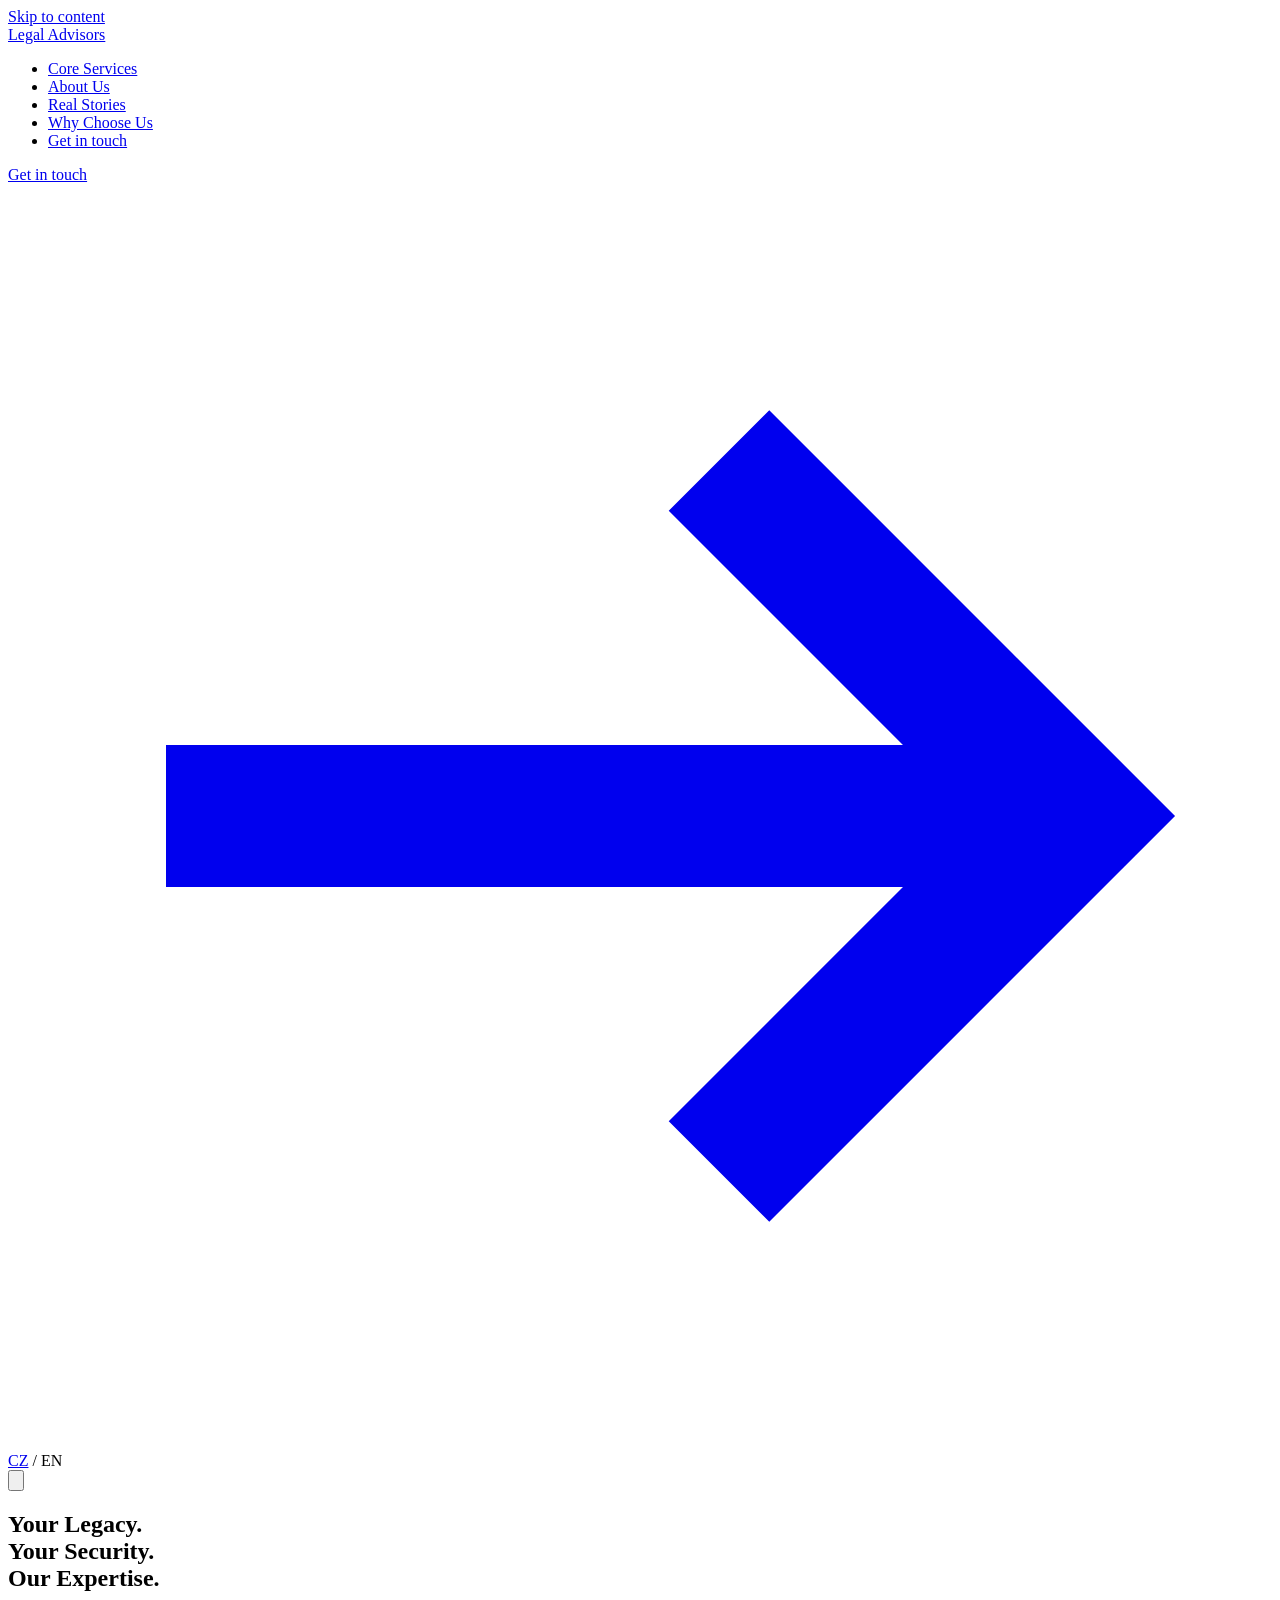
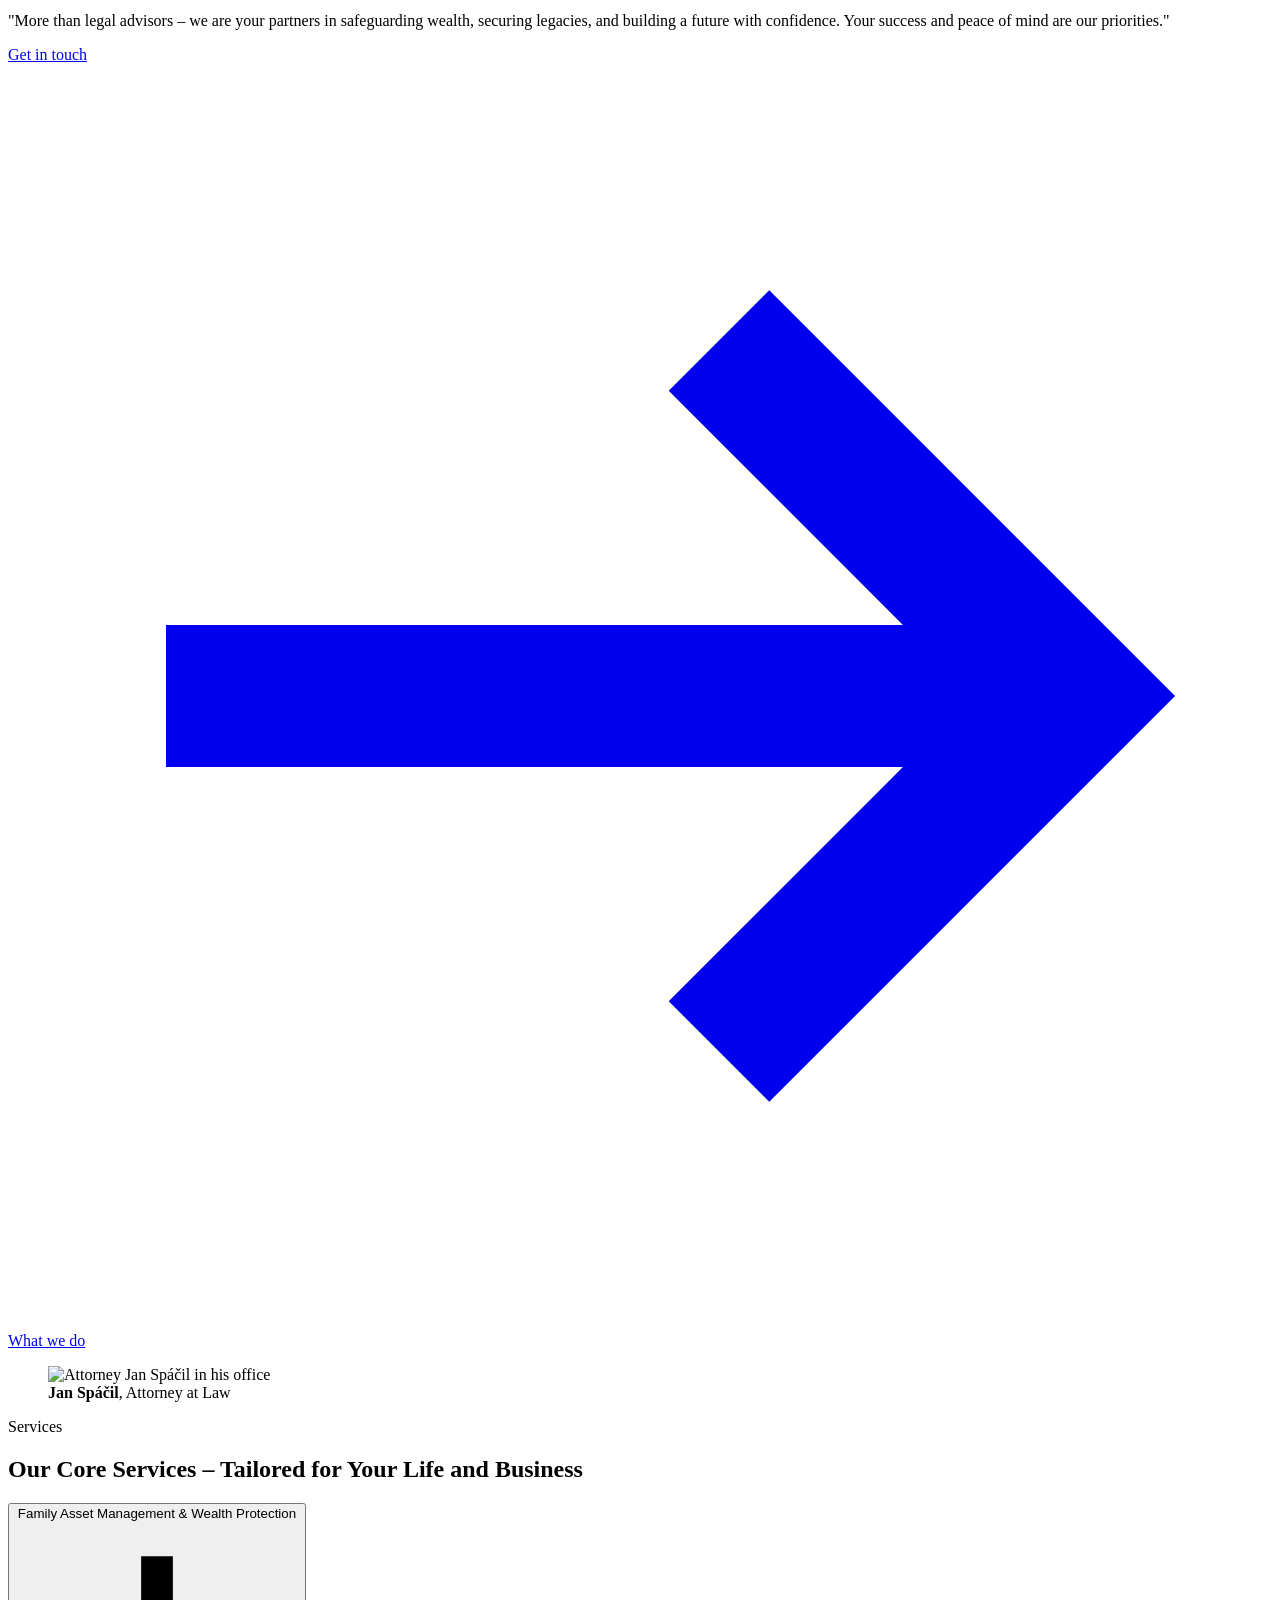
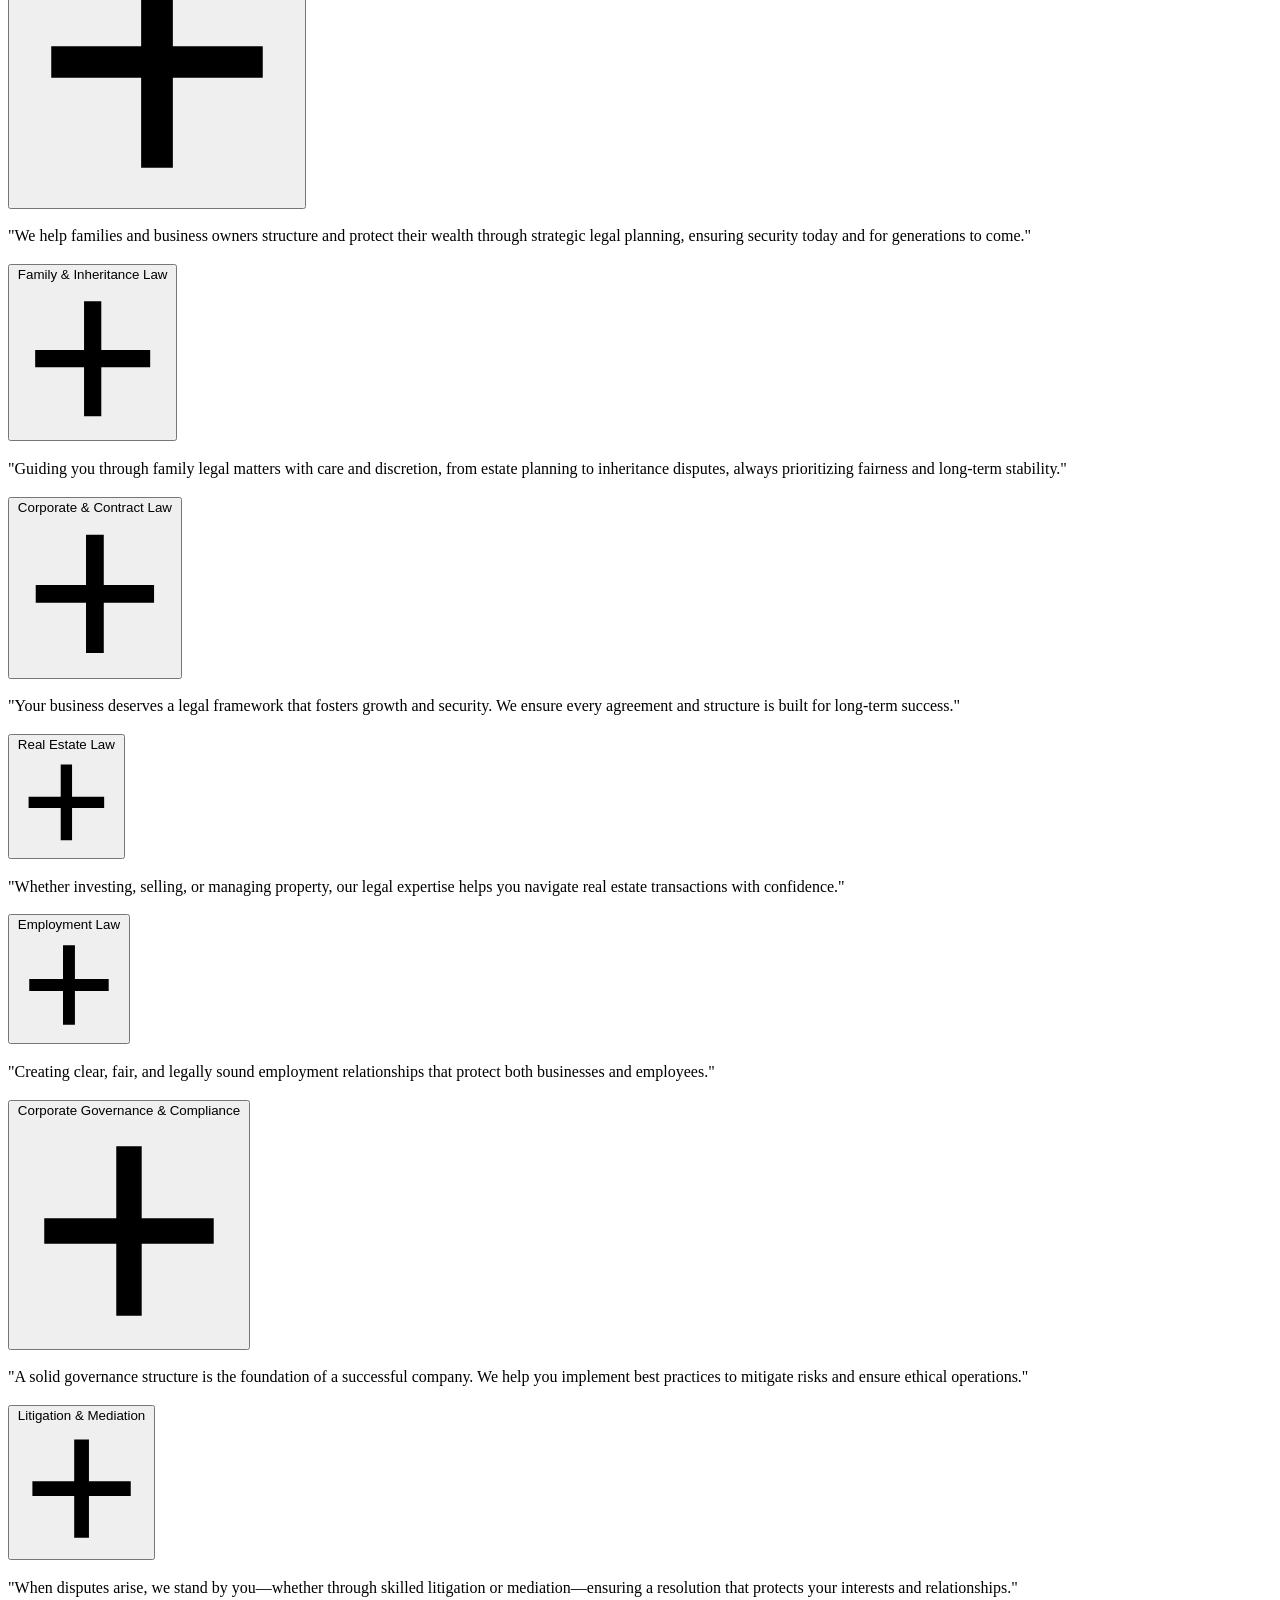
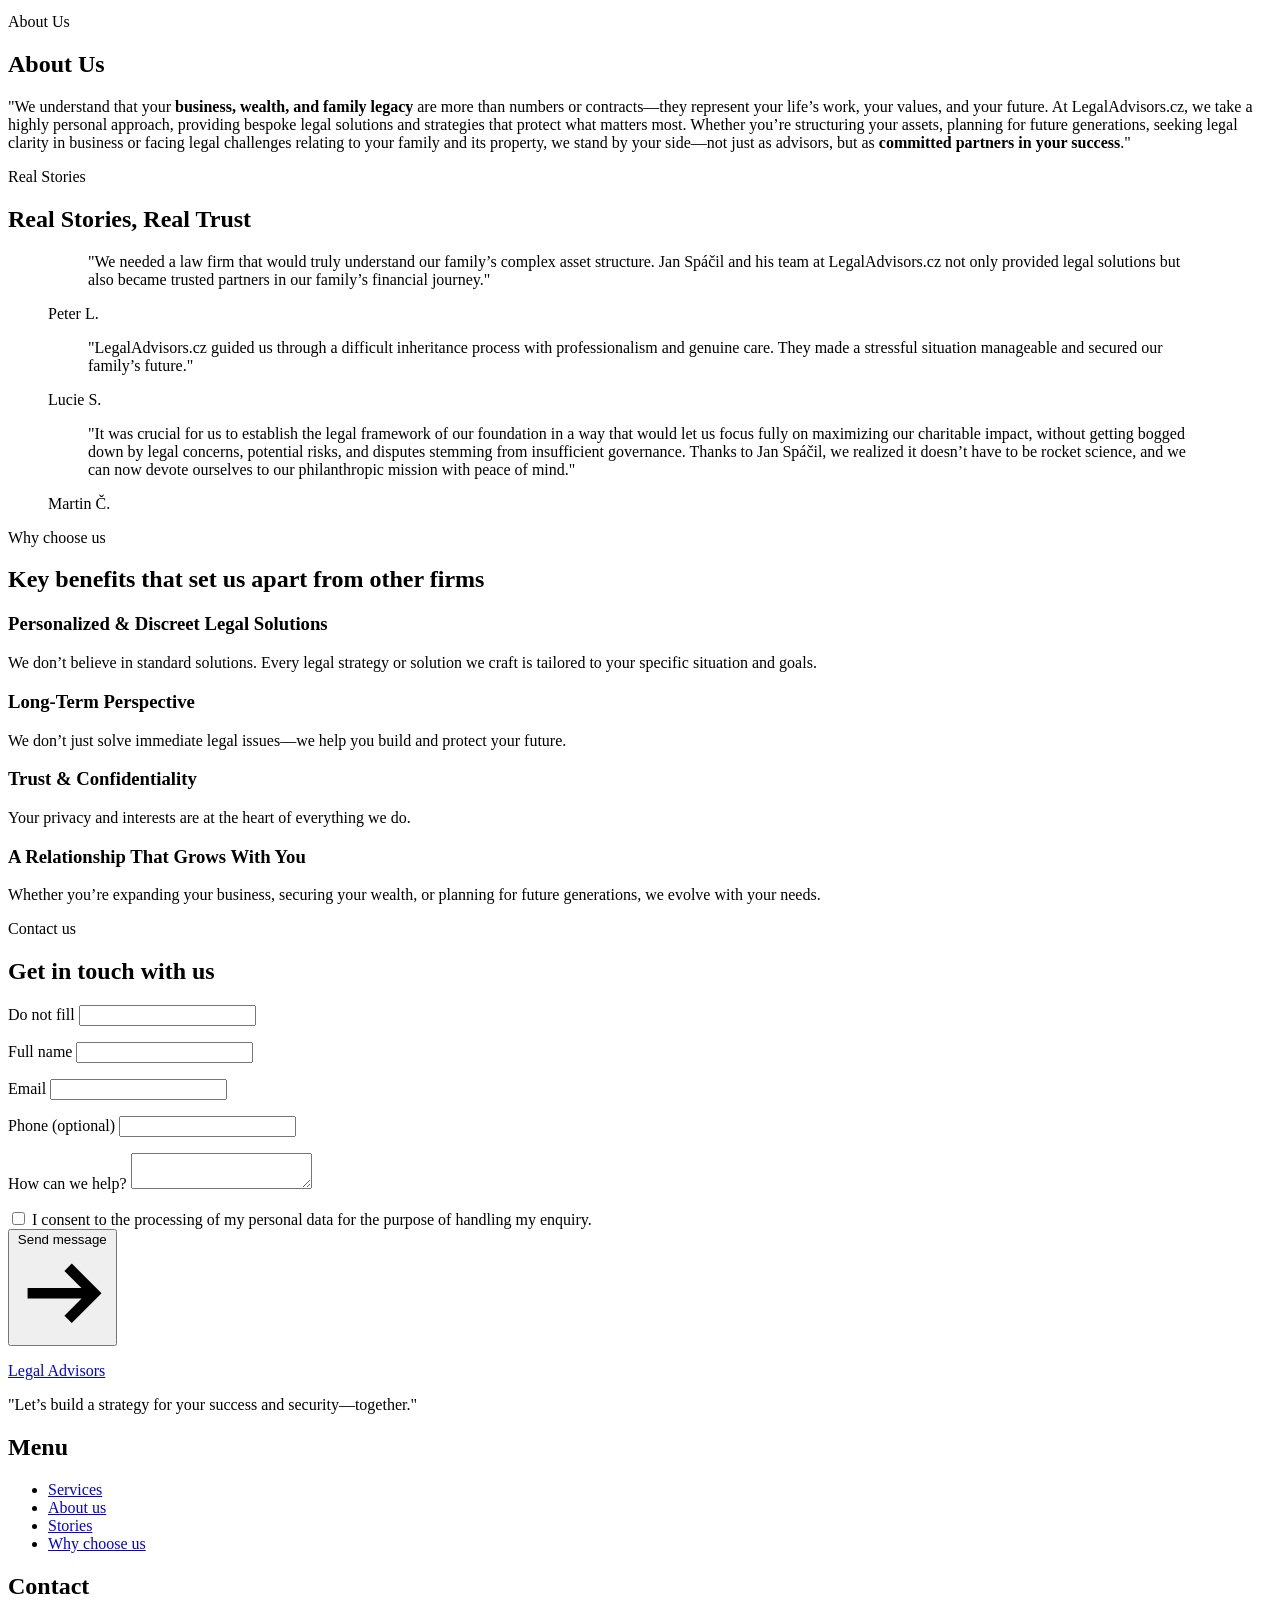
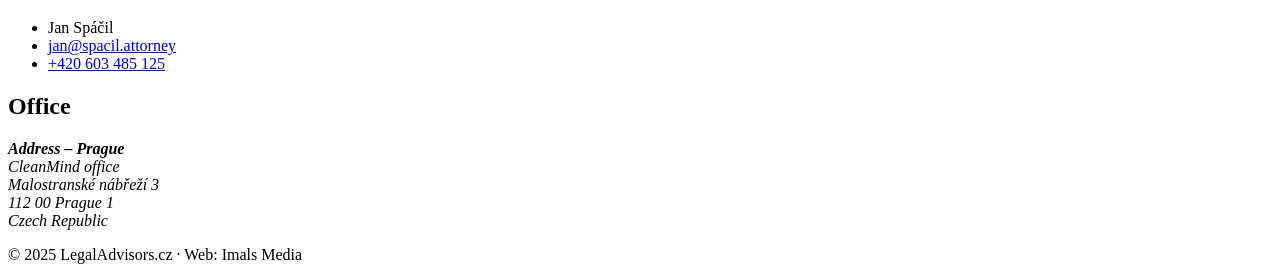
==== index.html @ feeb6aae "Add files via upload" ====
<!DOCTYPE html>
<html lang="en">
<head>
  <meta charset="UTF-8">
  <meta name="viewport" content="width=device-width, initial-scale=1">
  <title>LegalAdvisors.cz | Legal services for families, businesses and investors</title>
  <meta name="description" content="LegalAdvisors.cz — Partnering with businesses, investors, and families to navigate complex legal matters with confidence and clarity.">
  <link rel="canonical" href="https://legaladvisors.cz/">
  <link rel="alternate" hreflang="cs" href="https://legaladvisors.cz/cz/">
  <link rel="alternate" hreflang="en" href="https://legaladvisors.cz/">
  <link rel="alternate" hreflang="x-default" href="https://legaladvisors.cz/">
  <meta property="og:type" content="website">
  <meta property="og:url" content="https://legaladvisors.cz/">
  <meta property="og:title" content="LegalAdvisors.cz">
  <meta property="og:description" content="Your Legacy. Your Security. Our Expertise.">
  <meta property="og:image" content="https://legaladvisors.cz/assets/img/og.png">
  <meta name="twitter:card" content="summary_large_image">
  <link rel="icon" href="/assets/img/favicon.svg" type="image/svg+xml">
  <link rel="preload" href="/assets/fonts/newsreader-latin-ext-wght-normal.woff2" as="font" type="font/woff2" crossorigin>
  <link rel="preload" href="/assets/fonts/inter-latin-ext-wght-normal.woff2" as="font" type="font/woff2" crossorigin>
  <link rel="stylesheet" href="/assets/css/style.css">
  <script type="application/ld+json">
  {
    "@context": "https://schema.org",
    "@type": "LegalService",
    "name": "LegalAdvisors.cz",
    "url": "https://legaladvisors.cz/",
    "email": "jan@spacil.attorney",
    "telephone": "+420603485125",
    "founder": { "@type": "Person", "name": "Jan Spáčil" },
    "address": {
      "@type": "PostalAddress",
      "streetAddress": "Malostranské nábřeží 3",
      "postalCode": "112 00",
      "addressLocality": "Praha 1",
      "addressCountry": "CZ"
    },
    "areaServed": "CZ"
  }
  </script>
</head>
<body>
  <a class="skip-link" href="#main">Skip to content</a>

  <header class="site-header">
    <div class="container header-inner">
      <a class="logo" href="/">Legal Advisors</a>
      <nav class="site-nav" id="site-nav" aria-label="Main navigation">
        <ul>
          <li><a href="#services">Core Services</a></li>
          <li><a href="#about">About Us</a></li>
          <li><a href="#stories">Real Stories</a></li>
          <li><a href="#why-us">Why Choose Us</a></li>
          <li><a href="#contact">Get in touch</a></li>
        </ul>
      </nav>
      <a class="btn btn-primary header-cta" href="#contact">
        <span class="btn-label">Get in touch</span>
        <span class="btn-icon" aria-hidden="true">
          <svg viewBox="0 0 16 16" fill="none" stroke="currentColor" stroke-width="1.8"><path d="M2 8h11M9 3.5 13.5 8 9 12.5"/></svg>
        </span>
      </a>
      <nav class="lang-switch" aria-label="Language selection">
        <a href="/cz/" hreflang="cs" lang="cs" data-lang-link>CZ</a>
        <span class="sep" aria-hidden="true">/</span>
        <span class="active" aria-current="true" lang="en">EN</span>
      </nav>
      <button class="nav-toggle" aria-expanded="false" aria-controls="site-nav" aria-label="Open menu">
        <svg viewBox="0 0 20 20" fill="none" stroke="currentColor" stroke-width="1.8" aria-hidden="true"><path d="M2 5h16M2 10h16M2 15h16"/></svg>
      </button>
    </div>
  </header>

  <main id="main">

    <section class="hero container">
      <div class="hero-card on-blue">
        <div>
          <h1 class="hero-title">Your Legacy.<br>Your Security.<br>Our Expertise.</h1>
          <p class="hero-quote">"More than legal advisors – we are your partners in safeguarding wealth, securing legacies, and building a future with confidence. Your success and peace of mind are our priorities."</p>
          <div class="hero-actions">
            <a class="btn btn-light" href="#contact">
              <span class="btn-label">Get in touch</span>
              <span class="btn-icon" aria-hidden="true">
                <svg viewBox="0 0 16 16" fill="none" stroke="currentColor" stroke-width="1.8"><path d="M2 8h11M9 3.5 13.5 8 9 12.5"/></svg>
              </span>
            </a>
            <a class="btn btn-ghost" href="#services">What we do</a>
          </div>
        </div>
        <figure class="hero-media">
          <img src="/assets/img/hero.png" alt="Attorney Jan Spáčil in his office" width="890" height="1100" fetchpriority="high">
          <figcaption class="hero-caption"><strong>Jan Spáčil</strong>, Attorney at Law</figcaption>
        </figure>
      </div>
    </section>

    <section class="section container" id="services">
      <div class="section-head reveal">
        <p class="section-label">Services</p>
        <h2 class="section-title">Our Core Services – Tailored for Your Life and Business</h2>
      </div>
      <div class="services-list reveal">
        <div class="service is-open">
          <h3><button class="service-trigger" aria-expanded="true" aria-controls="service-1">
            <span>Family Asset Management &amp; Wealth Protection</span>
            <span class="service-icon" aria-hidden="true"><svg viewBox="0 0 16 16" fill="none" stroke="currentColor" stroke-width="1.8"><path d="M8 2v12M2 8h12"/></svg></span>
          </button></h3>
          <div class="service-panel" id="service-1"><div>
            <p>"We help families and business owners structure and protect their wealth through strategic legal planning, ensuring security today and for generations to come."</p>
          </div></div>
        </div>
        <div class="service">
          <h3><button class="service-trigger" aria-expanded="false" aria-controls="service-2">
            <span>Family &amp; Inheritance Law</span>
            <span class="service-icon" aria-hidden="true"><svg viewBox="0 0 16 16" fill="none" stroke="currentColor" stroke-width="1.8"><path d="M8 2v12M2 8h12"/></svg></span>
          </button></h3>
          <div class="service-panel" id="service-2"><div>
            <p>"Guiding you through family legal matters with care and discretion, from estate planning to inheritance disputes, always prioritizing fairness and long-term stability."</p>
          </div></div>
        </div>
        <div class="service">
          <h3><button class="service-trigger" aria-expanded="false" aria-controls="service-3">
            <span>Corporate &amp; Contract Law</span>
            <span class="service-icon" aria-hidden="true"><svg viewBox="0 0 16 16" fill="none" stroke="currentColor" stroke-width="1.8"><path d="M8 2v12M2 8h12"/></svg></span>
          </button></h3>
          <div class="service-panel" id="service-3"><div>
            <p>"Your business deserves a legal framework that fosters growth and security. We ensure every agreement and structure is built for long-term success."</p>
          </div></div>
        </div>
        <div class="service">
          <h3><button class="service-trigger" aria-expanded="false" aria-controls="service-4">
            <span>Real Estate Law</span>
            <span class="service-icon" aria-hidden="true"><svg viewBox="0 0 16 16" fill="none" stroke="currentColor" stroke-width="1.8"><path d="M8 2v12M2 8h12"/></svg></span>
          </button></h3>
          <div class="service-panel" id="service-4"><div>
            <p>"Whether investing, selling, or managing property, our legal expertise helps you navigate real estate transactions with confidence."</p>
          </div></div>
        </div>
        <div class="service">
          <h3><button class="service-trigger" aria-expanded="false" aria-controls="service-5">
            <span>Employment Law</span>
            <span class="service-icon" aria-hidden="true"><svg viewBox="0 0 16 16" fill="none" stroke="currentColor" stroke-width="1.8"><path d="M8 2v12M2 8h12"/></svg></span>
          </button></h3>
          <div class="service-panel" id="service-5"><div>
            <p>"Creating clear, fair, and legally sound employment relationships that protect both businesses and employees."</p>
          </div></div>
        </div>
        <div class="service">
          <h3><button class="service-trigger" aria-expanded="false" aria-controls="service-6">
            <span>Corporate Governance &amp; Compliance</span>
            <span class="service-icon" aria-hidden="true"><svg viewBox="0 0 16 16" fill="none" stroke="currentColor" stroke-width="1.8"><path d="M8 2v12M2 8h12"/></svg></span>
          </button></h3>
          <div class="service-panel" id="service-6"><div>
            <p>"A solid governance structure is the foundation of a successful company. We help you implement best practices to mitigate risks and ensure ethical operations."</p>
          </div></div>
        </div>
        <div class="service">
          <h3><button class="service-trigger" aria-expanded="false" aria-controls="service-7">
            <span>Litigation &amp; Mediation</span>
            <span class="service-icon" aria-hidden="true"><svg viewBox="0 0 16 16" fill="none" stroke="currentColor" stroke-width="1.8"><path d="M8 2v12M2 8h12"/></svg></span>
          </button></h3>
          <div class="service-panel" id="service-7"><div>
            <p>"When disputes arise, we stand by you—whether through skilled litigation or mediation—ensuring a resolution that protects your interests and relationships."</p>
          </div></div>
        </div>
      </div>
    </section>

    <section class="section container" id="about">
      <div class="about-card on-blue reveal">
        <p class="section-label">About Us</p>
        <h2 class="section-title">About Us</h2>
        <p class="about-text">"We understand that your <strong>business, wealth, and family legacy</strong> are more than numbers or contracts—they represent your life’s work, your values, and your future. At LegalAdvisors.cz, we take a highly personal approach, providing bespoke legal solutions and strategies that protect what matters most. Whether you’re structuring your assets, planning for future generations, seeking legal clarity in business or facing legal challenges relating to your family and its property, we stand by your side—not just as advisors, but as <strong>committed partners in your success</strong>."</p>
      </div>
    </section>

    <section class="section container" id="stories">
      <div class="section-head reveal">
        <p class="section-label">Real Stories</p>
        <h2 class="section-title">Real Stories, Real Trust</h2>
      </div>
      <div class="stories-grid">
        <figure class="story-card reveal">
          <blockquote>
            <p>"We needed a law firm that would truly understand our family’s complex asset structure. Jan Spáčil and his team at LegalAdvisors.cz not only provided legal solutions but also became trusted partners in our family’s financial journey."</p>
          </blockquote>
          <figcaption>Peter L.</figcaption>
        </figure>
        <figure class="story-card reveal">
          <blockquote>
            <p>"LegalAdvisors.cz guided us through a difficult inheritance process with professionalism and genuine care. They made a stressful situation manageable and secured our family’s future."</p>
          </blockquote>
          <figcaption>Lucie S.</figcaption>
        </figure>
        <figure class="story-card reveal">
          <blockquote>
            <p>"It was crucial for us to establish the legal framework of our foundation in a way that would let us focus fully on maximizing our charitable impact, without getting bogged down by legal concerns, potential risks, and disputes stemming from insufficient governance. Thanks to Jan Spáčil, we realized it doesn’t have to be rocket science, and we can now devote ourselves to our philanthropic mission with peace of mind."</p>
          </blockquote>
          <figcaption>Martin Č.</figcaption>
        </figure>
      </div>
    </section>

    <section class="section container" id="why-us">
      <div class="section-head reveal">
        <p class="section-label">Why choose us</p>
        <h2 class="section-title">Key benefits that set us apart from other firms</h2>
      </div>
      <div class="benefits-grid">
        <div class="benefit reveal">
          <h3>Personalized &amp; Discreet Legal Solutions</h3>
          <p>We don’t believe in standard solutions. Every legal strategy or solution we craft is tailored to your specific situation and goals.</p>
        </div>
        <div class="benefit reveal">
          <h3>Long-Term Perspective</h3>
          <p>We don’t just solve immediate legal issues—we help you build and protect your future.</p>
        </div>
        <div class="benefit reveal">
          <h3>Trust &amp; Confidentiality</h3>
          <p>Your privacy and interests are at the heart of everything we do.</p>
        </div>
        <div class="benefit reveal">
          <h3>A Relationship That Grows With You</h3>
          <p>Whether you’re expanding your business, securing your wealth, or planning for future generations, we evolve with your needs.</p>
        </div>
      </div>
    </section>

    <section class="section container" id="contact">
      <div class="contact-card on-blue reveal">
        <p class="section-label">Contact us</p>
        <h2 class="section-title">Get in touch with us</h2>
        <form class="contact-form" id="contact-form" novalidate>
          <p class="hp-field" aria-hidden="true">
            <label for="company">Do not fill</label>
            <input type="text" id="company" name="company" tabindex="-1" autocomplete="off">
          </p>
          <div class="form-field">
            <label for="f-name">Full name</label>
            <input type="text" id="f-name" name="name" autocomplete="name" required aria-describedby="err-name">
            <p class="field-error" id="err-name"></p>
          </div>
          <div class="form-field">
            <label for="f-email">Email</label>
            <input type="email" id="f-email" name="email" autocomplete="email" required aria-describedby="err-email">
            <p class="field-error" id="err-email"></p>
          </div>
          <div class="form-field span-2">
            <label for="f-phone">Phone (optional)</label>
            <input type="tel" id="f-phone" name="phone" autocomplete="tel" aria-describedby="err-phone">
            <p class="field-error" id="err-phone"></p>
          </div>
          <div class="form-field span-2">
            <label for="f-message">How can we help?</label>
            <textarea id="f-message" name="message" required aria-describedby="err-message"></textarea>
            <p class="field-error" id="err-message"></p>
          </div>
          <label class="form-consent">
            <input type="checkbox" name="consent" required>
            <span>I consent to the processing of my personal data for the purpose of handling my enquiry.</span>
          </label>
          <div class="form-footer">
            <button class="btn btn-light" type="submit">
              <span class="btn-label">Send message</span>
              <span class="btn-icon" aria-hidden="true">
                <svg viewBox="0 0 16 16" fill="none" stroke="currentColor" stroke-width="1.8"><path d="M2 8h11M9 3.5 13.5 8 9 12.5"/></svg>
              </span>
            </button>
            <p class="form-status" role="status" aria-live="polite"></p>
          </div>
        </form>
      </div>
    </section>

  </main>

  <footer class="site-footer">
    <div class="container">
      <div class="footer-grid">
        <div class="footer-brand">
          <a class="logo" href="/">Legal Advisors</a>
          <p class="footer-tagline">"Let’s build a strategy for your success and security—together."</p>
        </div>
        <div class="footer-col">
          <h2>Menu</h2>
          <ul>
            <li><a href="#services">Services</a></li>
            <li><a href="#about">About us</a></li>
            <li><a href="#stories">Stories</a></li>
            <li><a href="#why-us">Why choose us</a></li>
          </ul>
        </div>
        <div class="footer-col">
          <h2>Contact</h2>
          <ul>
            <li>Jan Spáčil</li>
            <li><a href="mailto:jan@spacil.attorney">jan@spacil.attorney</a></li>
            <li><a href="tel:+420603485125">+420 603 485 125</a></li>
          </ul>
        </div>
        <div class="footer-col">
          <h2>Office</h2>
          <address>
            <strong>Address – Prague</strong><br>
            <span class="office-name">CleanMind office</span><br>
            Malostranské nábřeží 3<br>
            112 00 Prague 1<br>
            Czech Republic
          </address>
        </div>
      </div>
      <p class="footer-bottom">© <span data-year>2025</span> LegalAdvisors.cz · Web: Imals Media</p>
    </div>
  </footer>

  <script src="/assets/js/main.js" defer></script>
</body>
</html>
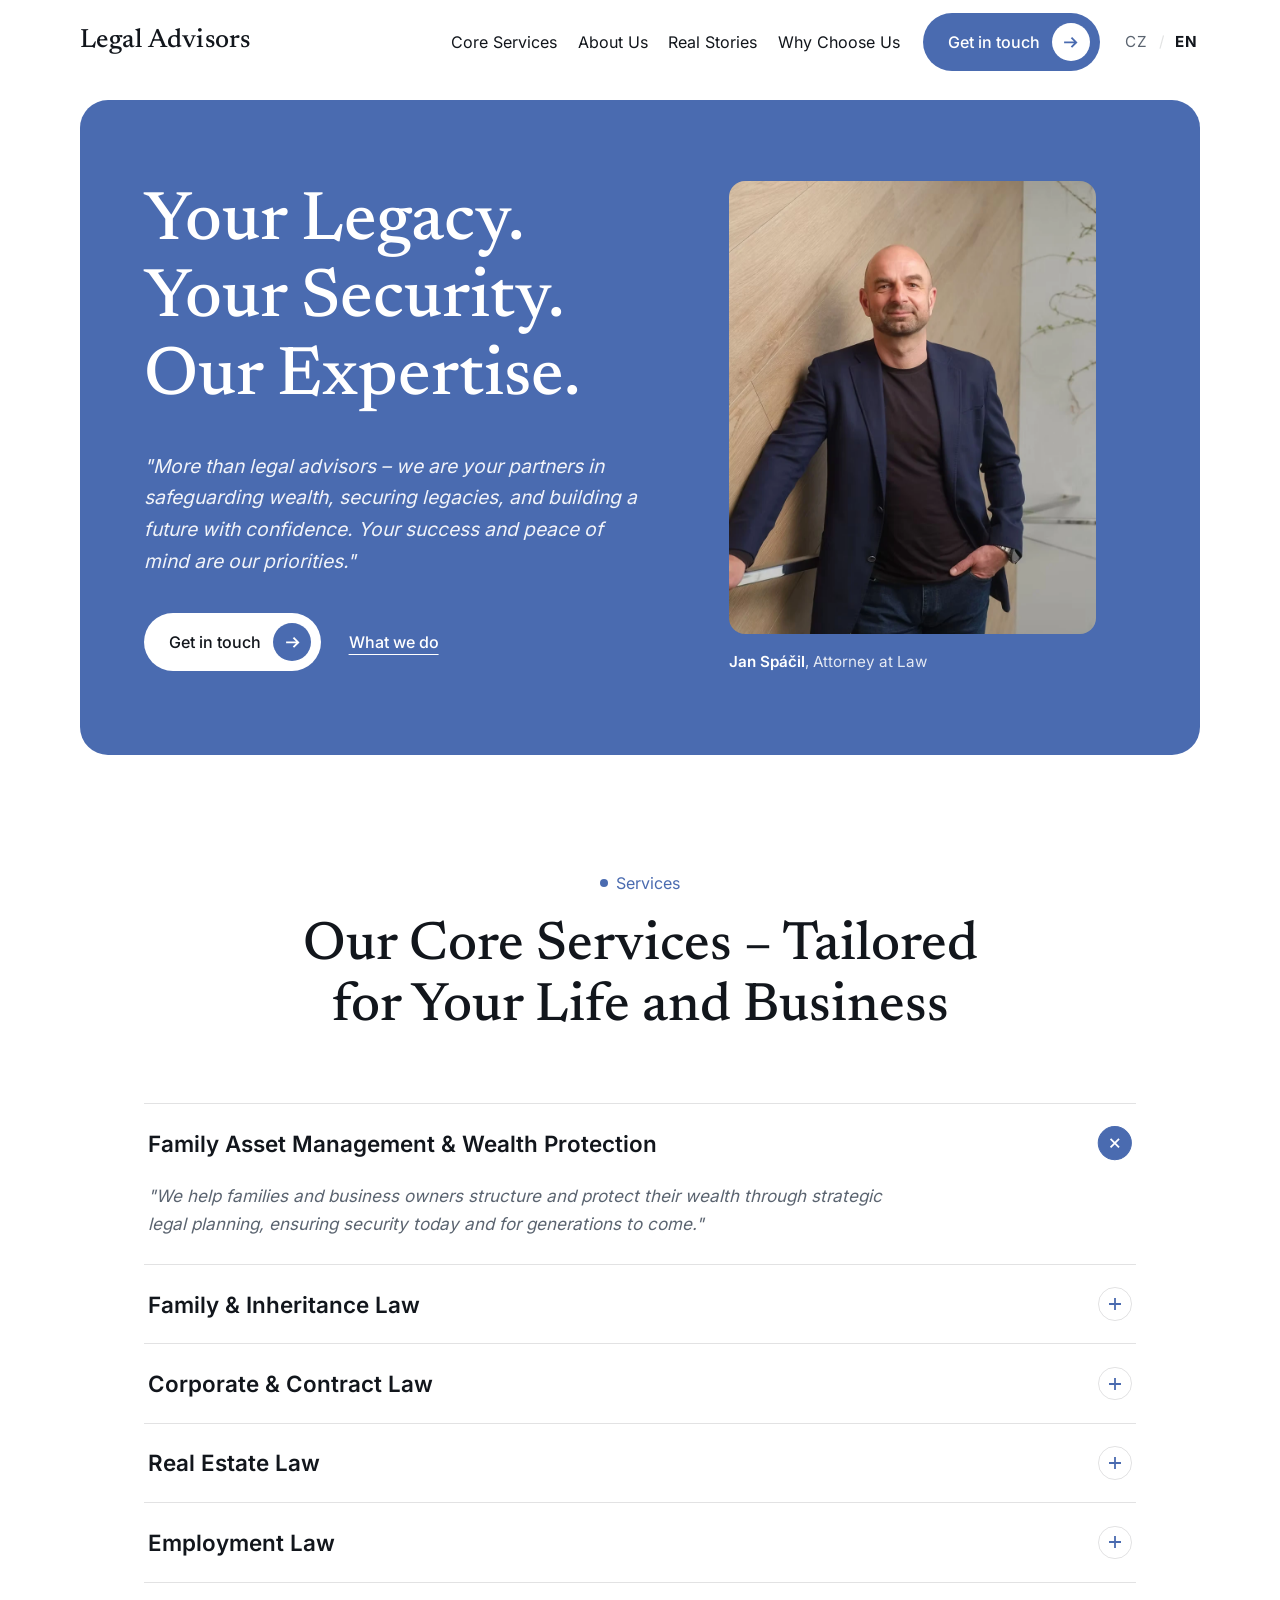
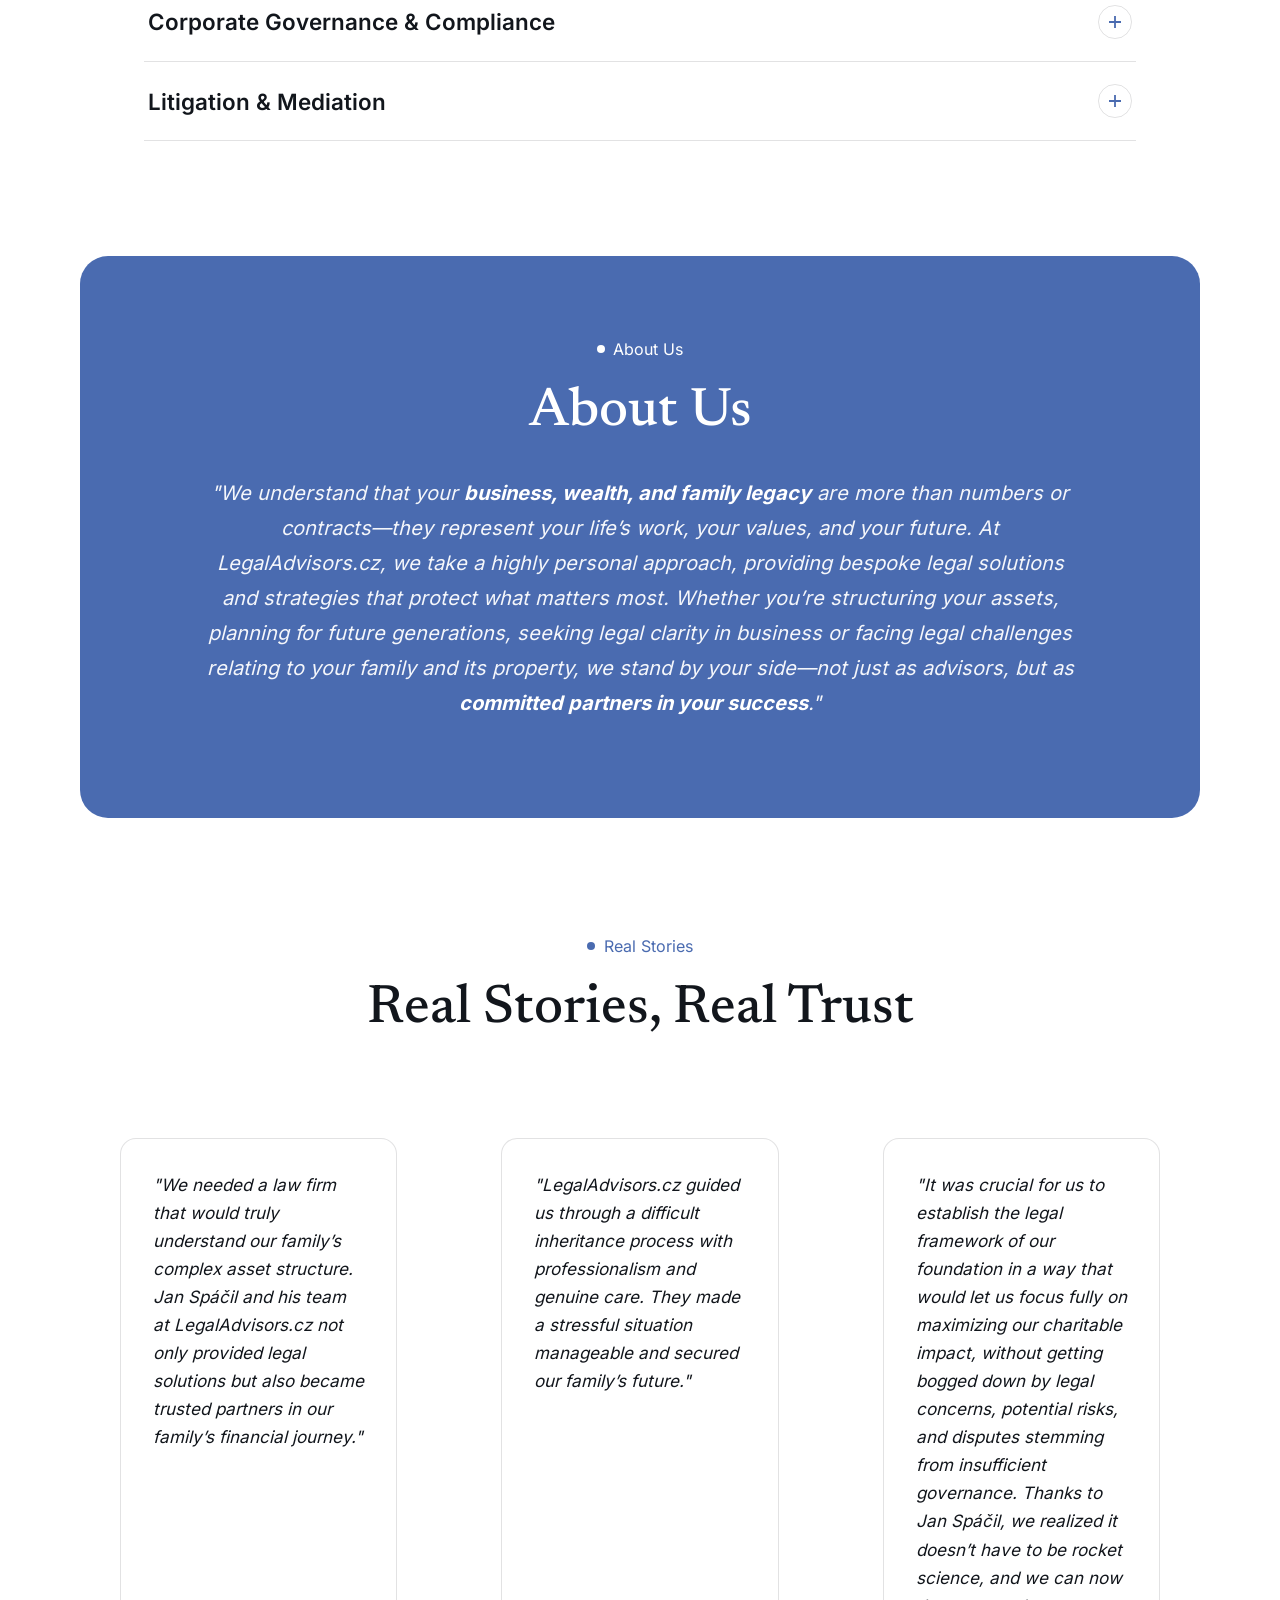
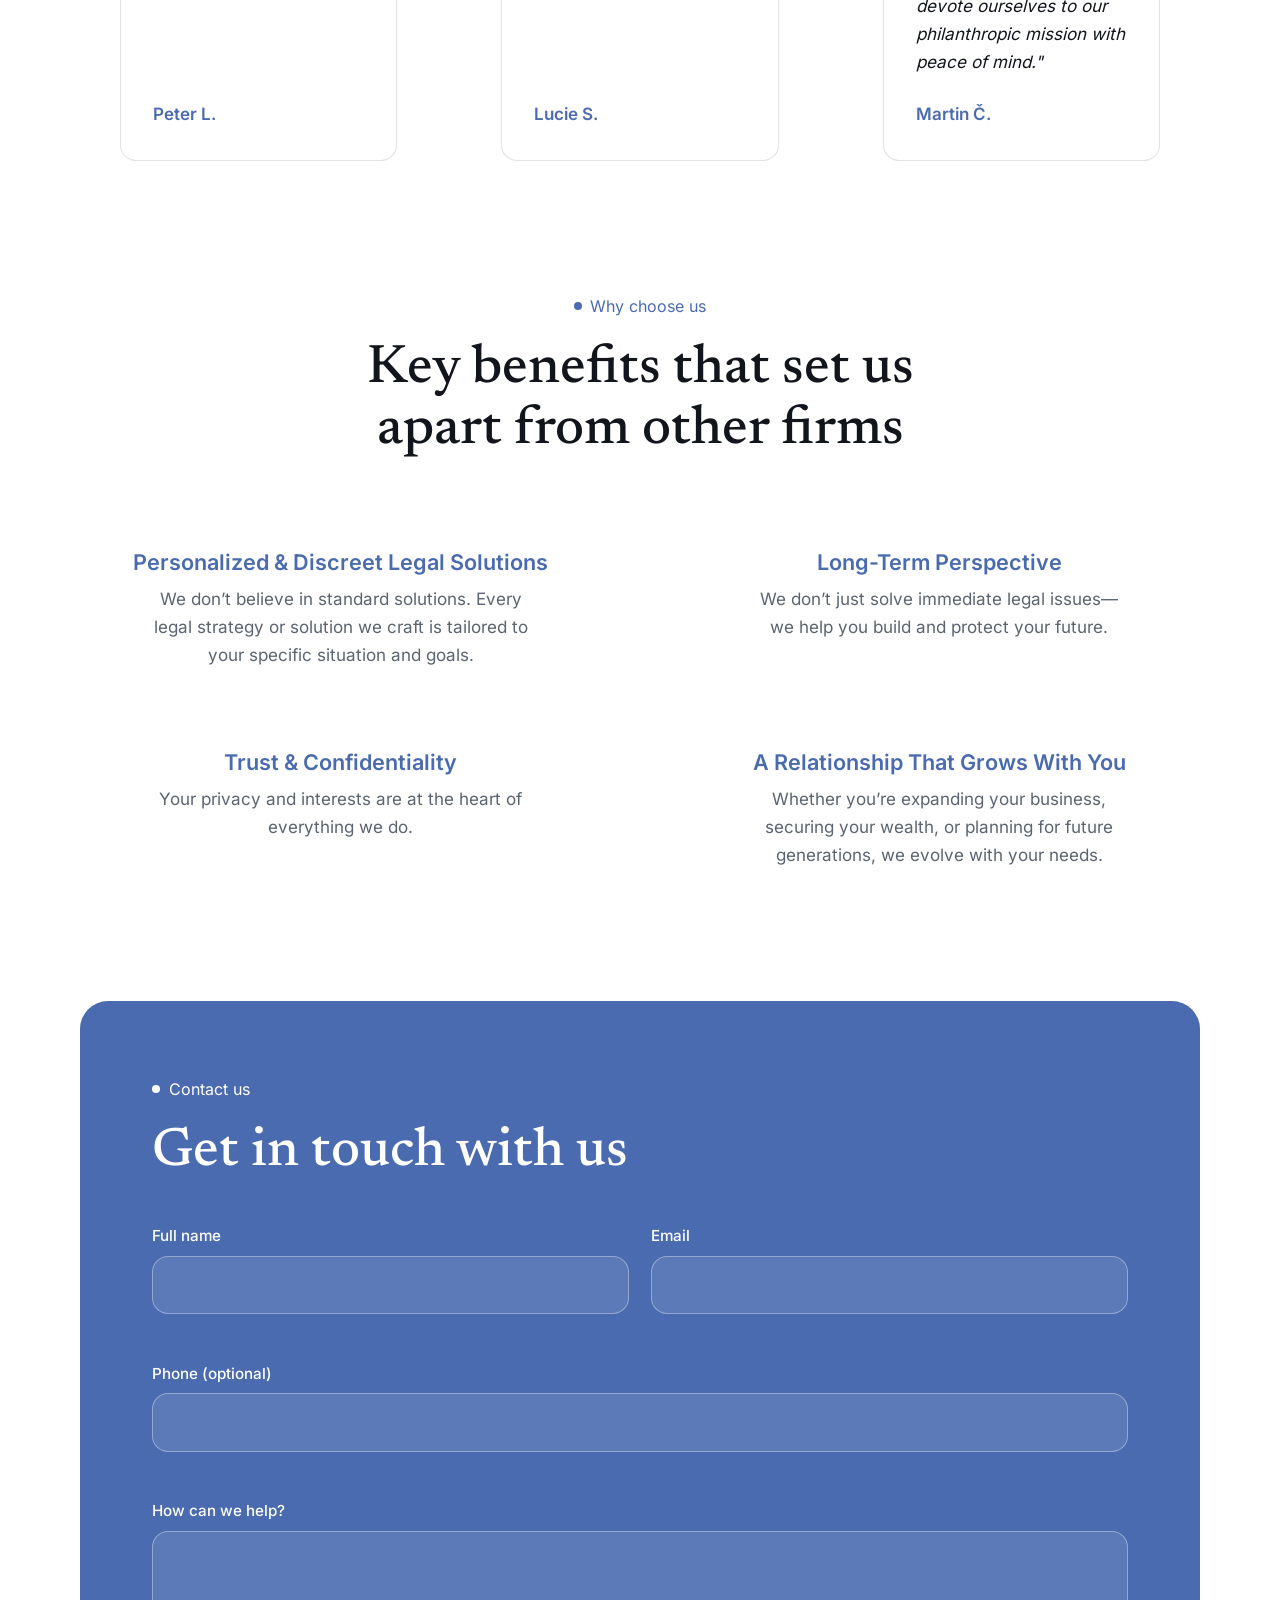
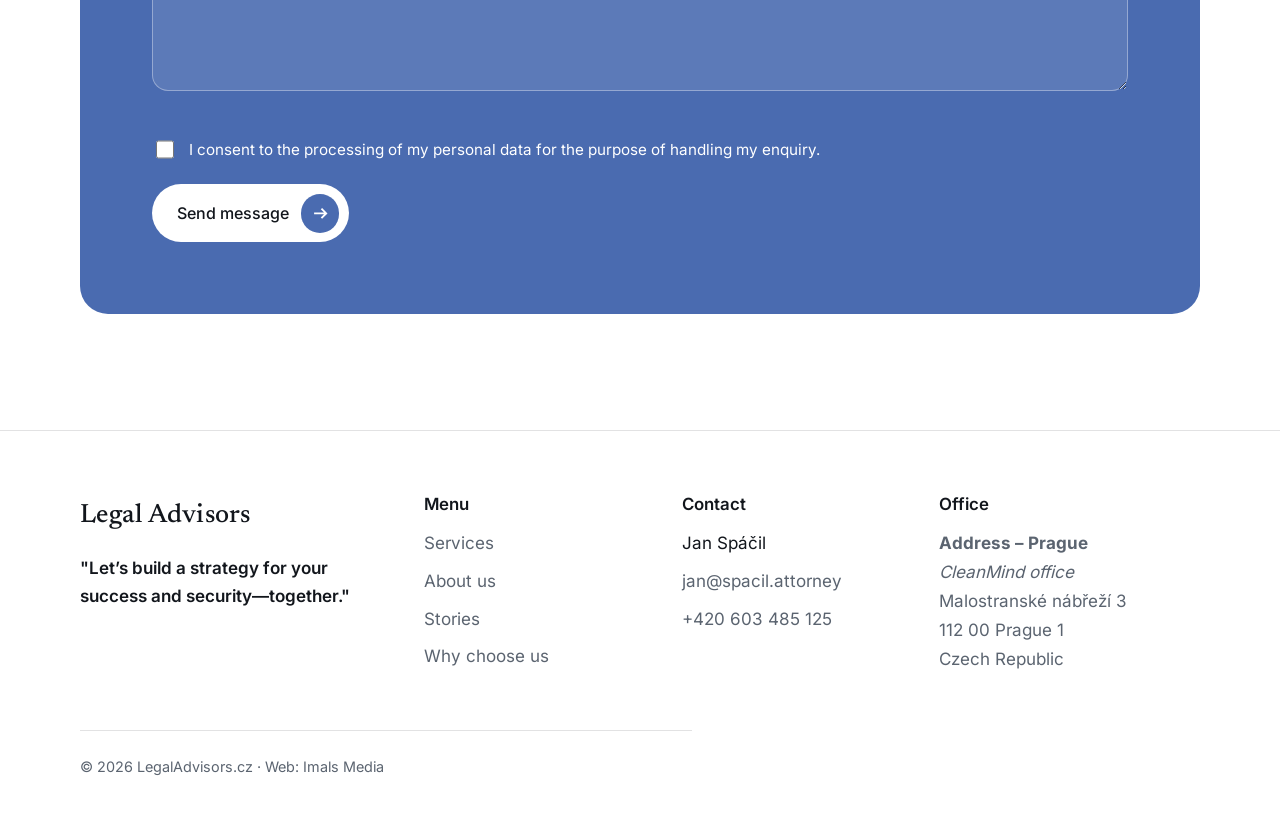
==== commit 6f45a53f: "Update index.html" ====
--- a/index.html
+++ b/index.html
@@ -51,7 +51,6 @@
           <li><a href="#about">About Us</a></li>
           <li><a href="#stories">Real Stories</a></li>
           <li><a href="#why-us">Why Choose Us</a></li>
-          <li><a href="#contact">Get in touch</a></li>
         </ul>
       </nav>
       <a class="btn btn-primary header-cta" href="#contact">
--- a/assets/css/style.css
+++ b/assets/css/style.css
@@ -0,0 +1,776 @@
+/* LegalAdvisors.cz — shared stylesheet
+   Visual language preserved from the Framer original:
+   blue rounded blocks, serif display, pill buttons, dot section labels.
+   Fixes applied: 1200px container, 68ch measure, accordion services,
+   testimonial cards, visible form fields, styled language switcher. */
+
+/* ---------- Fonts ---------- */
+@font-face {
+  font-family: "Newsreader";
+  src: url("../fonts/newsreader-latin-wght-normal.woff2") format("woff2-variations");
+  font-weight: 200 800;
+  font-style: normal;
+  font-display: swap;
+  unicode-range: U+0000-00FF, U+2013-2014, U+2018-201F, U+2026;
+}
+@font-face {
+  font-family: "Newsreader";
+  src: url("../fonts/newsreader-latin-ext-wght-normal.woff2") format("woff2-variations");
+  font-weight: 200 800;
+  font-style: normal;
+  font-display: swap;
+  unicode-range: U+0100-024F, U+1E00-1EFF;
+}
+@font-face {
+  font-family: "Inter";
+  src: url("../fonts/inter-latin-wght-normal.woff2") format("woff2-variations");
+  font-weight: 100 900;
+  font-style: normal;
+  font-display: swap;
+  unicode-range: U+0000-00FF, U+2013-2014, U+2018-201F, U+2026;
+}
+@font-face {
+  font-family: "Inter";
+  src: url("../fonts/inter-latin-ext-wght-normal.woff2") format("woff2-variations");
+  font-weight: 100 900;
+  font-style: normal;
+  font-display: swap;
+  unicode-range: U+0100-024F, U+1E00-1EFF;
+}
+
+/* ---------- Tokens ---------- */
+:root {
+  --blue: #4a6bb0;
+  --blue-dark: #3d5a97;
+  --blue-tint: rgba(74, 107, 176, 0.08);
+  --ink: #12161c;
+  --muted: #5b6470;
+  --paper: #ffffff;
+  --line: rgba(18, 22, 28, 0.12);
+  --line-on-blue: rgba(255, 255, 255, 0.35);
+  --radius-lg: 28px;
+  --radius-md: 16px;
+  --radius-pill: 999px;
+  --container: 1200px;
+  --measure: 68ch;
+  --gutter: clamp(1.25rem, 4vw, 2.5rem);
+  --section-gap: clamp(4rem, 9vw, 7.5rem);
+  --font-display: "Newsreader", Georgia, "Times New Roman", serif;
+  --font-body: "Inter", -apple-system, "Segoe UI", Roboto, sans-serif;
+}
+
+/* ---------- Reset & base ---------- */
+*,
+*::before,
+*::after {
+  box-sizing: border-box;
+}
+html {
+  scroll-behavior: smooth;
+  scroll-padding-top: 6rem;
+}
+body {
+  margin: 0;
+  font-family: var(--font-body);
+  font-size: 1.0625rem;
+  line-height: 1.65;
+  color: var(--ink);
+  background: var(--paper);
+  -webkit-font-smoothing: antialiased;
+}
+img {
+  max-width: 100%;
+  height: auto;
+  display: block;
+}
+h1,
+h2,
+h3 {
+  font-family: var(--font-display);
+  font-weight: 500;
+  line-height: 1.12;
+  margin: 0 0 0.6em;
+  text-wrap: balance;
+}
+p {
+  margin: 0 0 1em;
+  max-width: var(--measure);
+}
+a {
+  color: inherit;
+}
+:focus-visible {
+  outline: 3px solid var(--blue);
+  outline-offset: 3px;
+  border-radius: 4px;
+}
+.on-blue :focus-visible {
+  outline-color: #fff;
+}
+
+.container {
+  max-width: var(--container);
+  margin-inline: auto;
+  padding-inline: var(--gutter);
+}
+
+.skip-link {
+  position: absolute;
+  left: 1rem;
+  top: -100%;
+  z-index: 100;
+  background: var(--ink);
+  color: #fff;
+  padding: 0.7rem 1.2rem;
+  border-radius: var(--radius-pill);
+  text-decoration: none;
+}
+.skip-link:focus {
+  top: 1rem;
+}
+
+/* ---------- Section label (blue dot) ---------- */
+.section-label {
+  display: inline-flex;
+  align-items: center;
+  gap: 0.55rem;
+  font-size: 1rem;
+  color: var(--blue);
+  margin-bottom: 1.25rem;
+}
+.section-label::before {
+  content: "";
+  width: 0.5em;
+  height: 0.5em;
+  border-radius: 50%;
+  background: currentColor;
+  flex: none;
+}
+.on-blue .section-label {
+  color: #fff;
+}
+
+/* ---------- Buttons ---------- */
+.btn {
+  display: inline-flex;
+  align-items: center;
+  gap: 0.75rem;
+  font-family: var(--font-body);
+  font-size: 1rem;
+  font-weight: 500;
+  text-decoration: none;
+  border-radius: var(--radius-pill);
+  padding: 0.55rem 0.55rem 0.55rem 1.5rem;
+  border: 1px solid transparent;
+  cursor: pointer;
+  transition: background-color 0.2s ease, border-color 0.2s ease, color 0.2s ease;
+}
+.btn .btn-icon {
+  width: 2.4rem;
+  height: 2.4rem;
+  border-radius: 50%;
+  display: grid;
+  place-items: center;
+  flex: none;
+}
+.btn .btn-icon svg {
+  width: 1.05rem;
+  height: 1.05rem;
+}
+.btn-primary {
+  background: var(--blue);
+  color: #fff;
+}
+.btn-primary:hover {
+  background: var(--blue-dark);
+}
+.btn-primary .btn-icon {
+  background: #fff;
+  color: var(--blue);
+}
+.btn-light {
+  background: #fff;
+  color: var(--ink);
+}
+.btn-light:hover {
+  background: #eef1f7;
+}
+.btn-light .btn-icon {
+  background: var(--blue);
+  color: #fff;
+}
+.btn-ghost {
+  padding: 0.55rem 0.4rem;
+  color: inherit;
+  text-decoration: underline;
+  text-underline-offset: 0.35em;
+  text-decoration-thickness: 1px;
+}
+.btn-ghost:hover {
+  text-decoration-thickness: 2px;
+}
+
+/* ---------- Header ---------- */
+.site-header {
+  position: sticky;
+  top: 0;
+  z-index: 50;
+  background: rgba(255, 255, 255, 0.92);
+  backdrop-filter: blur(10px);
+  transition: box-shadow 0.25s ease;
+}
+.site-header.is-scrolled {
+  box-shadow: 0 1px 0 var(--line), 0 8px 24px rgba(18, 22, 28, 0.06);
+}
+.header-inner {
+  display: flex;
+  align-items: center;
+  gap: 1.5rem;
+  min-height: 5.25rem;
+}
+.logo {
+  font-family: var(--font-display);
+  font-size: 1.65rem;
+  font-weight: 500;
+  text-decoration: none;
+  letter-spacing: 0.01em;
+  margin-right: auto;
+}
+.site-nav ul {
+  display: flex;
+  gap: clamp(1rem, 2.5vw, 2.25rem);
+  list-style: none;
+  margin: 0;
+  padding: 0;
+}
+.site-nav a {
+  text-decoration: none;
+  font-size: 1rem;
+  color: var(--ink);
+  padding-block: 0.4rem;
+}
+.site-nav a:hover {
+  color: var(--blue);
+}
+.lang-switch {
+  display: inline-flex;
+  align-items: center;
+  gap: 0.4rem;
+  font-size: 0.95rem;
+  letter-spacing: 0.04em;
+}
+.lang-switch a,
+.lang-switch span {
+  text-decoration: none;
+  padding: 0.25rem 0.15rem;
+}
+.lang-switch .active {
+  font-weight: 700;
+  color: var(--ink);
+}
+.lang-switch a:not(.active) {
+  color: var(--muted);
+}
+.lang-switch a:not(.active):hover {
+  color: var(--blue);
+}
+.lang-switch .sep {
+  color: var(--line);
+}
+
+.nav-toggle {
+  display: none;
+  background: none;
+  border: 1px solid var(--line);
+  border-radius: var(--radius-md);
+  padding: 0.55rem 0.7rem;
+  cursor: pointer;
+}
+.nav-toggle svg {
+  width: 1.35rem;
+  height: 1.35rem;
+  display: block;
+}
+
+@media (max-width: 900px) {
+  .nav-toggle {
+    display: block;
+    order: 5;
+  }
+  .header-cta {
+    display: none;
+  }
+  .site-nav {
+    position: absolute;
+    inset: 100% 0 auto 0;
+    background: #fff;
+    border-bottom: 1px solid var(--line);
+    display: none;
+    padding: 0.75rem var(--gutter) 1.5rem;
+  }
+  .site-nav.is-open {
+    display: block;
+  }
+  .site-nav ul {
+    flex-direction: column;
+    gap: 0.25rem;
+  }
+  .site-nav a {
+    display: block;
+    padding: 0.75rem 0;
+    font-size: 1.1rem;
+    border-bottom: 1px solid var(--line);
+  }
+}
+
+/* ---------- Hero ---------- */
+.hero {
+  padding-top: 1rem;
+}
+.hero-card {
+  background: var(--blue);
+  color: #fff;
+  border-radius: var(--radius-lg);
+  padding: clamp(2rem, 5vw, 4rem);
+  display: grid;
+  grid-template-columns: 1.05fr 0.95fr;
+  gap: clamp(2rem, 4vw, 4rem);
+  align-items: center;
+}
+.hero-title {
+  font-size: clamp(2.5rem, 5.4vw, 4.4rem);
+  margin-bottom: 0.5em;
+}
+.hero-quote {
+  font-style: italic;
+  font-size: clamp(1.05rem, 1.6vw, 1.2rem);
+  color: rgba(255, 255, 255, 0.92);
+  max-width: 52ch;
+}
+.hero-actions {
+  display: flex;
+  align-items: center;
+  gap: 1.25rem;
+  flex-wrap: wrap;
+  margin-top: 2.25rem;
+}
+.hero-media {
+  position: relative;
+}
+.hero-media img {
+  width: 100%;
+  border-radius: var(--radius-md);
+  object-fit: cover;
+  aspect-ratio: 890 / 1100;
+}
+.hero-caption {
+  margin: 0.9rem 0 0;
+  font-size: 0.95rem;
+  color: rgba(255, 255, 255, 0.85);
+}
+.hero-caption strong {
+  color: #fff;
+  font-weight: 600;
+}
+@media (max-width: 860px) {
+  .hero-card {
+    grid-template-columns: 1fr;
+  }
+  .hero-media img {
+    aspect-ratio: 4 / 3;
+    object-position: top;
+  }
+}
+
+/* ---------- Generic section ---------- */
+.section {
+  padding-top: var(--section-gap);
+}
+.section-head {
+  text-align: center;
+  display: flex;
+  flex-direction: column;
+  align-items: center;
+}
+.section-title {
+  font-size: clamp(2rem, 4.4vw, 3.4rem);
+  max-width: 22ch;
+}
+
+/* ---------- Services accordion ---------- */
+.services-list {
+  max-width: 62rem;
+  margin: 2rem auto 0;
+  border-top: 1px solid var(--line);
+}
+.service {
+  border-bottom: 1px solid var(--line);
+}
+.service h3 {
+  margin: 0;
+  font-family: var(--font-body);
+}
+.service-trigger {
+  width: 100%;
+  display: flex;
+  align-items: center;
+  justify-content: space-between;
+  gap: 1.5rem;
+  background: none;
+  border: 0;
+  padding: 1.4rem 0.25rem;
+  font: inherit;
+  font-size: clamp(1.15rem, 2vw, 1.4rem);
+  font-weight: 600;
+  color: var(--ink);
+  text-align: left;
+  cursor: pointer;
+}
+.service-trigger:hover {
+  color: var(--blue);
+}
+.service-icon {
+  flex: none;
+  width: 2.1rem;
+  height: 2.1rem;
+  border-radius: 50%;
+  border: 1px solid var(--line);
+  display: grid;
+  place-items: center;
+  color: var(--blue);
+  transition: transform 0.25s ease, background-color 0.25s ease,
+    color 0.25s ease;
+}
+.service-icon svg {
+  width: 1rem;
+  height: 1rem;
+}
+.service-trigger[aria-expanded="true"] .service-icon {
+  transform: rotate(45deg);
+  background: var(--blue);
+  border-color: var(--blue);
+  color: #fff;
+}
+.service-panel {
+  display: grid;
+  grid-template-rows: 0fr;
+  transition: grid-template-rows 0.3s ease;
+}
+.service-panel > div {
+  overflow: hidden;
+}
+.service-panel p {
+  font-style: italic;
+  color: var(--muted);
+  padding: 0 0.25rem 1.6rem;
+  margin: 0;
+}
+.service.is-open .service-panel {
+  grid-template-rows: 1fr;
+}
+
+/* ---------- About ---------- */
+.about-card {
+  background: var(--blue);
+  color: #fff;
+  border-radius: var(--radius-lg);
+  padding: clamp(2.5rem, 6vw, 5rem) clamp(1.5rem, 5vw, 4rem);
+  text-align: center;
+}
+.about-card .section-title {
+  margin-inline: auto;
+}
+.about-text {
+  font-style: italic;
+  font-size: clamp(1.05rem, 1.8vw, 1.25rem);
+  line-height: 1.75;
+  max-width: var(--measure);
+  margin-inline: auto;
+  color: rgba(255, 255, 255, 0.94);
+}
+.about-text strong {
+  color: #fff;
+}
+
+/* ---------- Stories ---------- */
+.stories-grid {
+  display: grid;
+  grid-template-columns: repeat(3, 1fr);
+  gap: 1.5rem;
+  margin-top: 3rem;
+  align-items: stretch;
+}
+.story-card {
+  display: flex;
+  flex-direction: column;
+  gap: 1.5rem;
+  background: #fff;
+  border: 1px solid var(--line);
+  border-radius: var(--radius-md);
+  padding: 2rem;
+}
+.story-card blockquote {
+  margin: 0;
+  font-style: italic;
+  color: var(--ink);
+  flex: 1;
+}
+.story-card blockquote p {
+  max-width: none;
+  margin: 0;
+}
+.story-card figcaption {
+  font-weight: 600;
+  color: var(--blue);
+}
+@media (max-width: 980px) {
+  .stories-grid {
+    grid-template-columns: 1fr 1fr;
+  }
+}
+@media (max-width: 640px) {
+  .stories-grid {
+    grid-template-columns: 1fr;
+  }
+}
+
+/* ---------- Why us ---------- */
+.benefits-grid {
+  display: grid;
+  grid-template-columns: 1fr 1fr;
+  gap: clamp(2rem, 5vw, 4rem) clamp(2rem, 6vw, 6rem);
+  margin-top: 3.5rem;
+  text-align: center;
+}
+.benefit h3 {
+  font-family: var(--font-body);
+  font-size: 1.35rem;
+  font-weight: 600;
+  color: var(--blue);
+  margin-bottom: 0.5em;
+}
+.benefit p {
+  margin-inline: auto;
+  max-width: 34ch;
+  color: var(--muted);
+}
+@media (max-width: 720px) {
+  .benefits-grid {
+    grid-template-columns: 1fr;
+  }
+}
+
+/* ---------- Contact ---------- */
+.contact-card {
+  background: var(--blue);
+  color: #fff;
+  border-radius: var(--radius-lg);
+  padding: clamp(2.5rem, 6vw, 4.5rem);
+}
+.contact-card .section-title {
+  max-width: none;
+}
+.contact-form {
+  margin-top: 2.5rem;
+  display: grid;
+  grid-template-columns: 1fr 1fr;
+  gap: 1.4rem;
+}
+.form-field {
+  display: flex;
+  flex-direction: column;
+  gap: 0.45rem;
+}
+.form-field.span-2 {
+  grid-column: 1 / -1;
+}
+.form-field label {
+  font-size: 0.95rem;
+  font-weight: 500;
+}
+.form-field input,
+.form-field textarea {
+  font: inherit;
+  color: #fff;
+  background: rgba(255, 255, 255, 0.1);
+  border: 1px solid var(--line-on-blue);
+  border-radius: var(--radius-md);
+  padding: 0.9rem 1.1rem;
+  transition: border-color 0.2s ease, background-color 0.2s ease;
+}
+.form-field input::placeholder,
+.form-field textarea::placeholder {
+  color: rgba(255, 255, 255, 0.55);
+}
+.form-field input:focus,
+.form-field textarea:focus {
+  outline: none;
+  border-color: #fff;
+  background: rgba(255, 255, 255, 0.16);
+}
+.form-field textarea {
+  min-height: 10rem;
+  resize: vertical;
+}
+.form-field input[aria-invalid="true"],
+.form-field textarea[aria-invalid="true"] {
+  border-color: #ffd2d2;
+}
+.field-error {
+  font-size: 0.875rem;
+  color: #ffd2d2;
+  min-height: 1.2em;
+  margin: 0;
+}
+.form-consent {
+  grid-column: 1 / -1;
+  display: flex;
+  align-items: flex-start;
+  gap: 0.75rem;
+  font-size: 0.95rem;
+}
+.form-consent input {
+  width: 1.15rem;
+  height: 1.15rem;
+  margin-top: 0.2rem;
+  accent-color: #fff;
+  flex: none;
+}
+.form-footer {
+  grid-column: 1 / -1;
+  display: flex;
+  align-items: center;
+  gap: 1.25rem;
+  flex-wrap: wrap;
+}
+.form-status {
+  margin: 0;
+  font-size: 0.95rem;
+  min-height: 1.4em;
+}
+.form-status[data-state="error"] {
+  color: #ffd2d2;
+}
+.hp-field {
+  position: absolute !important;
+  left: -9999px;
+  width: 1px;
+  height: 1px;
+  overflow: hidden;
+}
+@media (max-width: 720px) {
+  .contact-form {
+    grid-template-columns: 1fr;
+  }
+  .form-field.span-2 {
+    grid-column: auto;
+  }
+}
+
+/* ---------- Footer ---------- */
+.site-footer {
+  margin-top: var(--section-gap);
+  border-top: 1px solid var(--line);
+  padding: 4rem 0 2.5rem;
+}
+.footer-grid {
+  display: grid;
+  grid-template-columns: 1.4fr 1fr 1fr 1.2fr;
+  gap: 2.5rem;
+}
+.footer-brand .logo {
+  display: inline-block;
+  margin-bottom: 1rem;
+}
+.footer-tagline {
+  font-weight: 600;
+  max-width: 30ch;
+}
+.footer-col h2 {
+  font-family: var(--font-body);
+  font-size: 1.05rem;
+  font-weight: 600;
+  margin-bottom: 1rem;
+}
+.footer-col ul {
+  list-style: none;
+  margin: 0;
+  padding: 0;
+  display: grid;
+  gap: 0.6rem;
+}
+.footer-col a {
+  text-decoration: none;
+  color: var(--muted);
+}
+.footer-col a:hover {
+  color: var(--blue);
+}
+.footer-col address {
+  font-style: normal;
+  color: var(--muted);
+  line-height: 1.7;
+}
+.footer-col address .office-name {
+  font-style: italic;
+}
+.footer-bottom {
+  margin-top: 3.5rem;
+  padding-top: 1.5rem;
+  border-top: 1px solid var(--line);
+  font-size: 0.9rem;
+  color: var(--muted);
+}
+@media (max-width: 900px) {
+  .footer-grid {
+    grid-template-columns: 1fr 1fr;
+  }
+}
+@media (max-width: 560px) {
+  .footer-grid {
+    grid-template-columns: 1fr;
+  }
+}
+
+/* ---------- Reveal animation ---------- */
+@media (prefers-reduced-motion: no-preference) {
+  .reveal {
+    opacity: 0;
+    transform: translateY(12px);
+    transition: opacity 0.55s ease, transform 0.55s ease;
+  }
+  .reveal.is-visible {
+    opacity: 1;
+    transform: none;
+  }
+}
+/* Header layout fix */
+.logo,
+.site-nav a { white-space: nowrap; }
+.site-nav li { flex: none; }
+.header-inner { gap: clamp(0.75rem, 1.8vw, 1.5rem); }
+.site-nav ul { gap: clamp(0.75rem, 1.6vw, 1.75rem); flex-wrap: nowrap; }
+
+@media (max-width: 1180px) {
+  .nav-toggle { display: block; order: 5; }
+  .site-nav {
+    position: absolute;
+    inset: 100% 0 auto 0;
+    background: #fff;
+    border-bottom: 1px solid var(--line);
+    display: none;
+    padding: 0.75rem var(--gutter) 1.5rem;
+  }
+  .site-nav.is-open { display: block; }
+  .site-nav ul { flex-direction: column; gap: 0.25rem; }
+  .site-nav a {
+    display: block;
+    padding: 0.75rem 0;
+    font-size: 1.1rem;
+    border-bottom: 1px solid var(--line);
+  }
+}
+
+@media (max-width: 620px) {
+  .header-cta { display: none; }
+}
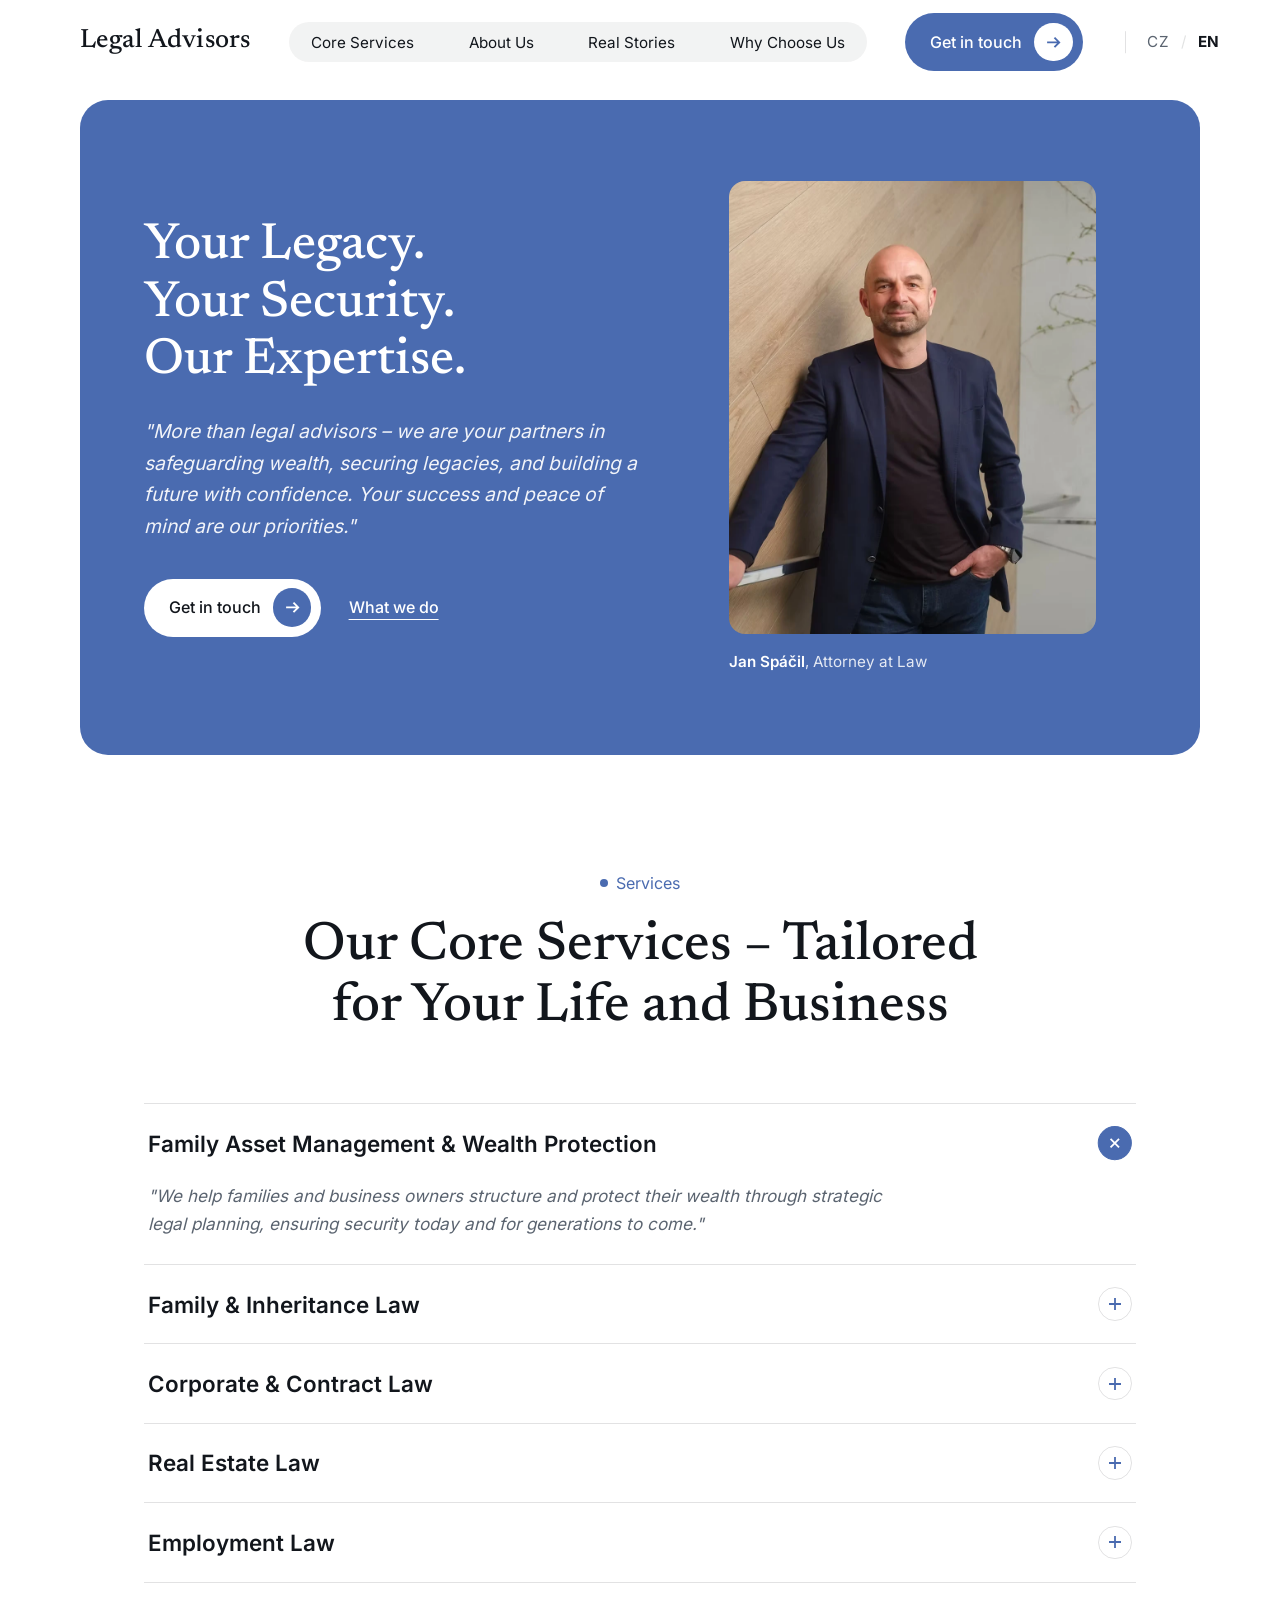
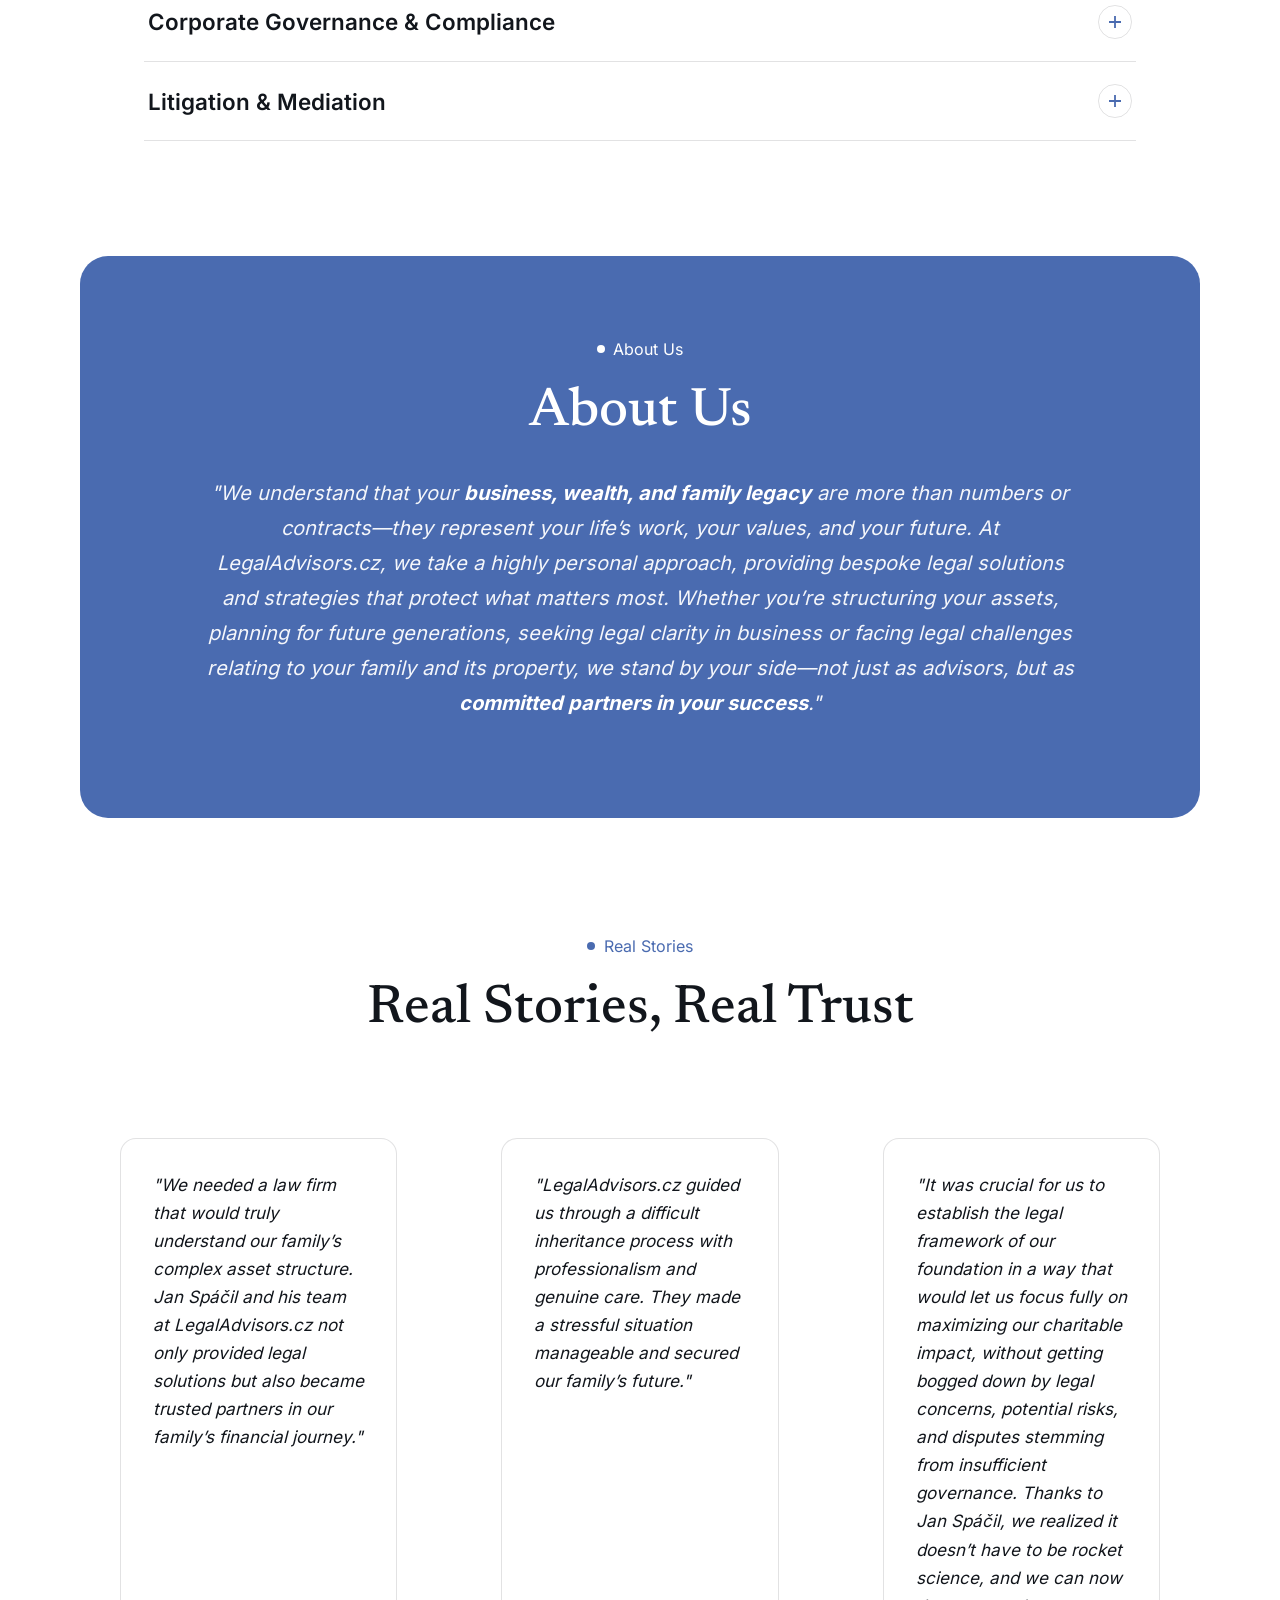
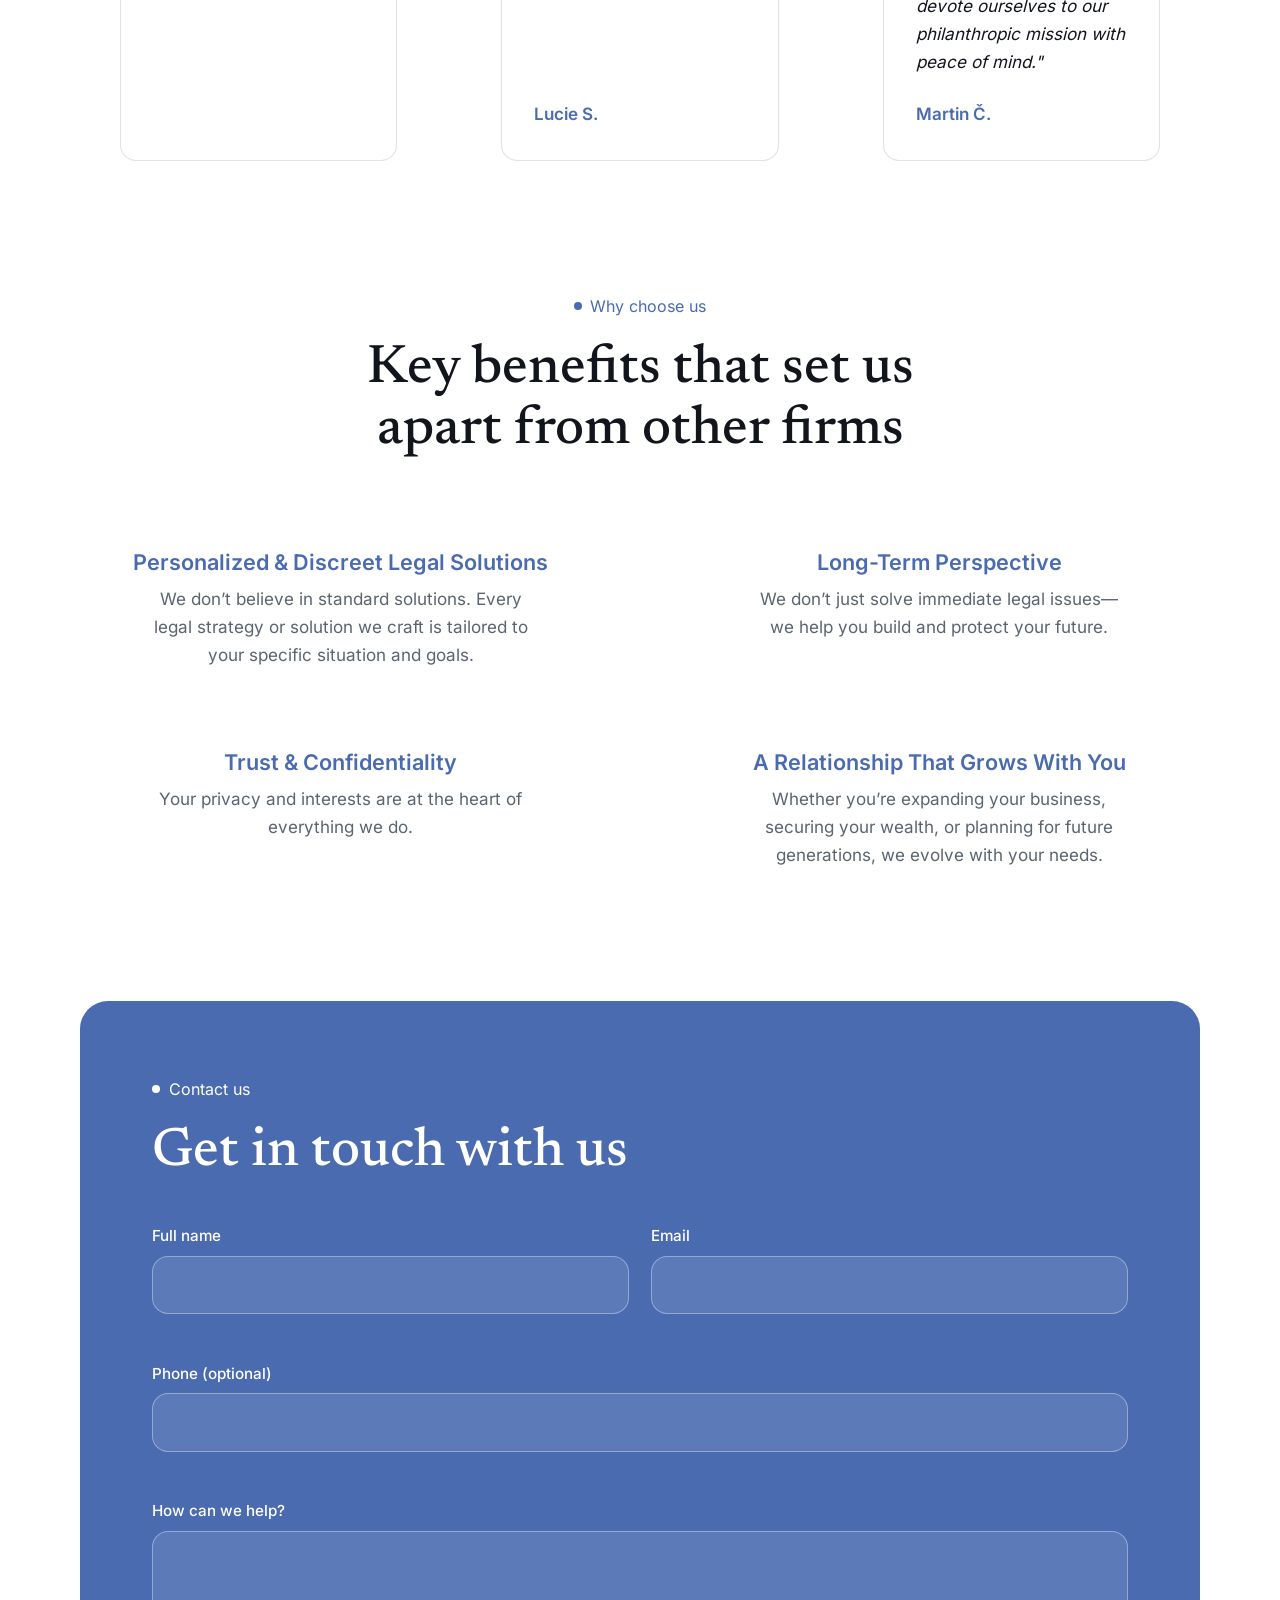
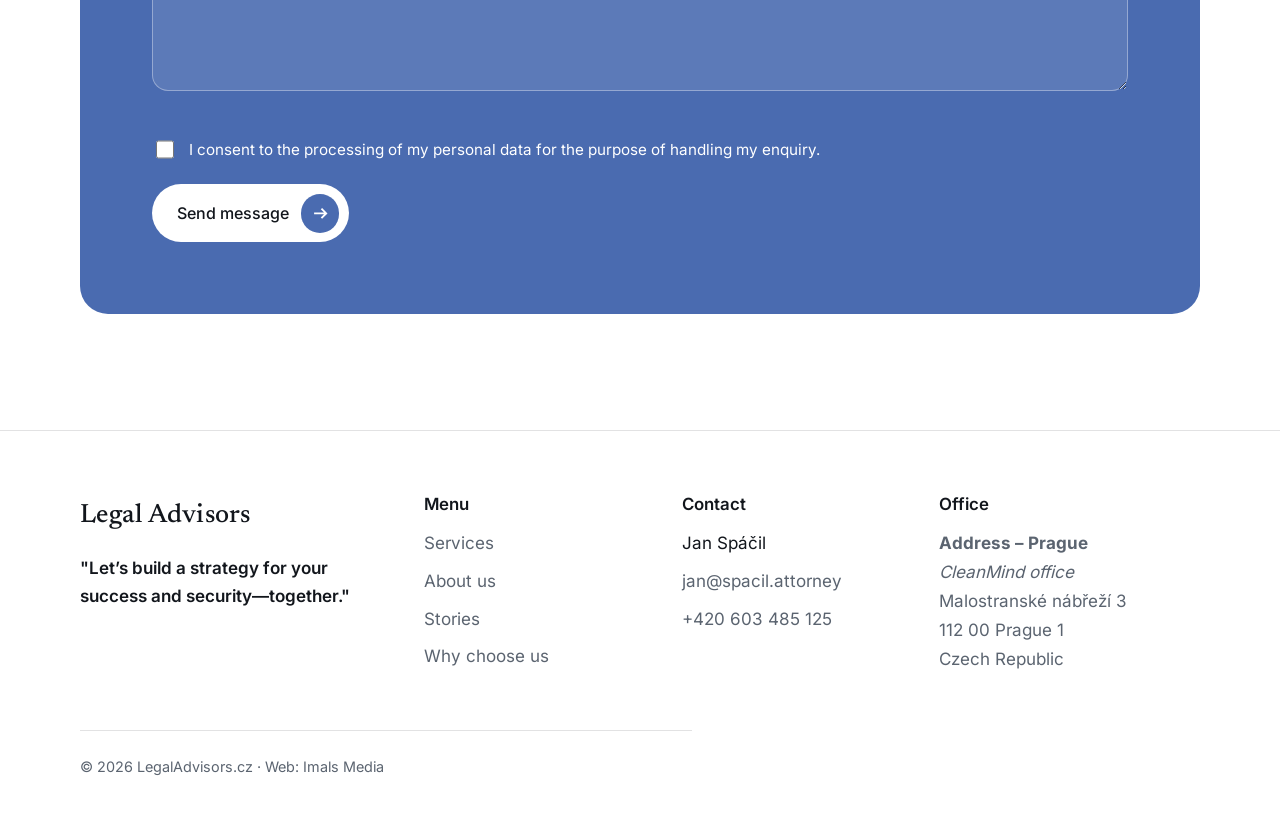
==== commit f11aa889: "Update index.html" ====
--- a/index.html
+++ b/index.html
@@ -184,7 +184,7 @@
           <blockquote>
             <p>"We needed a law firm that would truly understand our family’s complex asset structure. Jan Spáčil and his team at LegalAdvisors.cz not only provided legal solutions but also became trusted partners in our family’s financial journey."</p>
           </blockquote>
-          <figcaption>Peter L.</figcaption>
+          <figcaption></figcaption>
         </figure>
         <figure class="story-card reveal">
           <blockquote>
--- a/assets/css/style.css
+++ b/assets/css/style.css
@@ -774,3 +774,55 @@
 @media (max-width: 620px) {
   .header-cta { display: none; }
 }
+@media (min-width: 1181px) {
+  .site-nav ul {
+    background: rgba(18, 22, 28, 0.05);
+    border-radius: var(--radius-pill);
+    padding: 0.35rem 0.5rem;
+    gap: 0.15rem;
+  }
+  .site-nav a {
+    padding: 0.4rem 0.9rem;
+    border-radius: var(--radius-pill);
+    transition: background-color 0.2s ease, color 0.2s ease;
+  }
+  .site-nav a:hover {
+    background: #fff;
+    color: var(--blue);
+  }
+  .lang-switch {
+    position: relative;
+    padding-left: 1.25rem;
+  }
+  .lang-switch::before {
+    content: "";
+    position: absolute;
+    left: 0;
+    top: 50%;
+    transform: translateY(-50%);
+    width: 1px;
+    height: 1.35rem;
+    background: var(--line);
+  }
+}
+/* Hero nadpis: mensi a opticky zarovnany */
+.hero-title {
+  font-size: clamp(2.25rem, 4vw, 3.5rem);
+  max-width: 18ch;
+}
+html[lang="cs"] .hero-title {
+  font-size: clamp(1.9rem, 3.2vw, 2.9rem);
+  max-width: 22ch;
+  text-indent: -0.42em;
+}
+html[lang="cs"] .hero-quote { text-indent: -0.4em; }
+
+/* Hlavicka: vzdusnejsi rozestupy */
+.header-inner { gap: clamp(1rem, 3vw, 2.75rem); }
+.site-nav ul { gap: clamp(0.9rem, 2vw, 2rem); }
+.site-nav a { font-size: 0.95rem; }
+.lang-switch { margin-left: 0.25rem; }
+/* Tlacitka: nikdy nelamat text */
+.btn { white-space: nowrap; flex: none; }
+.btn .btn-label { white-space: nowrap; }
+.hero-actions .btn { flex: none; }
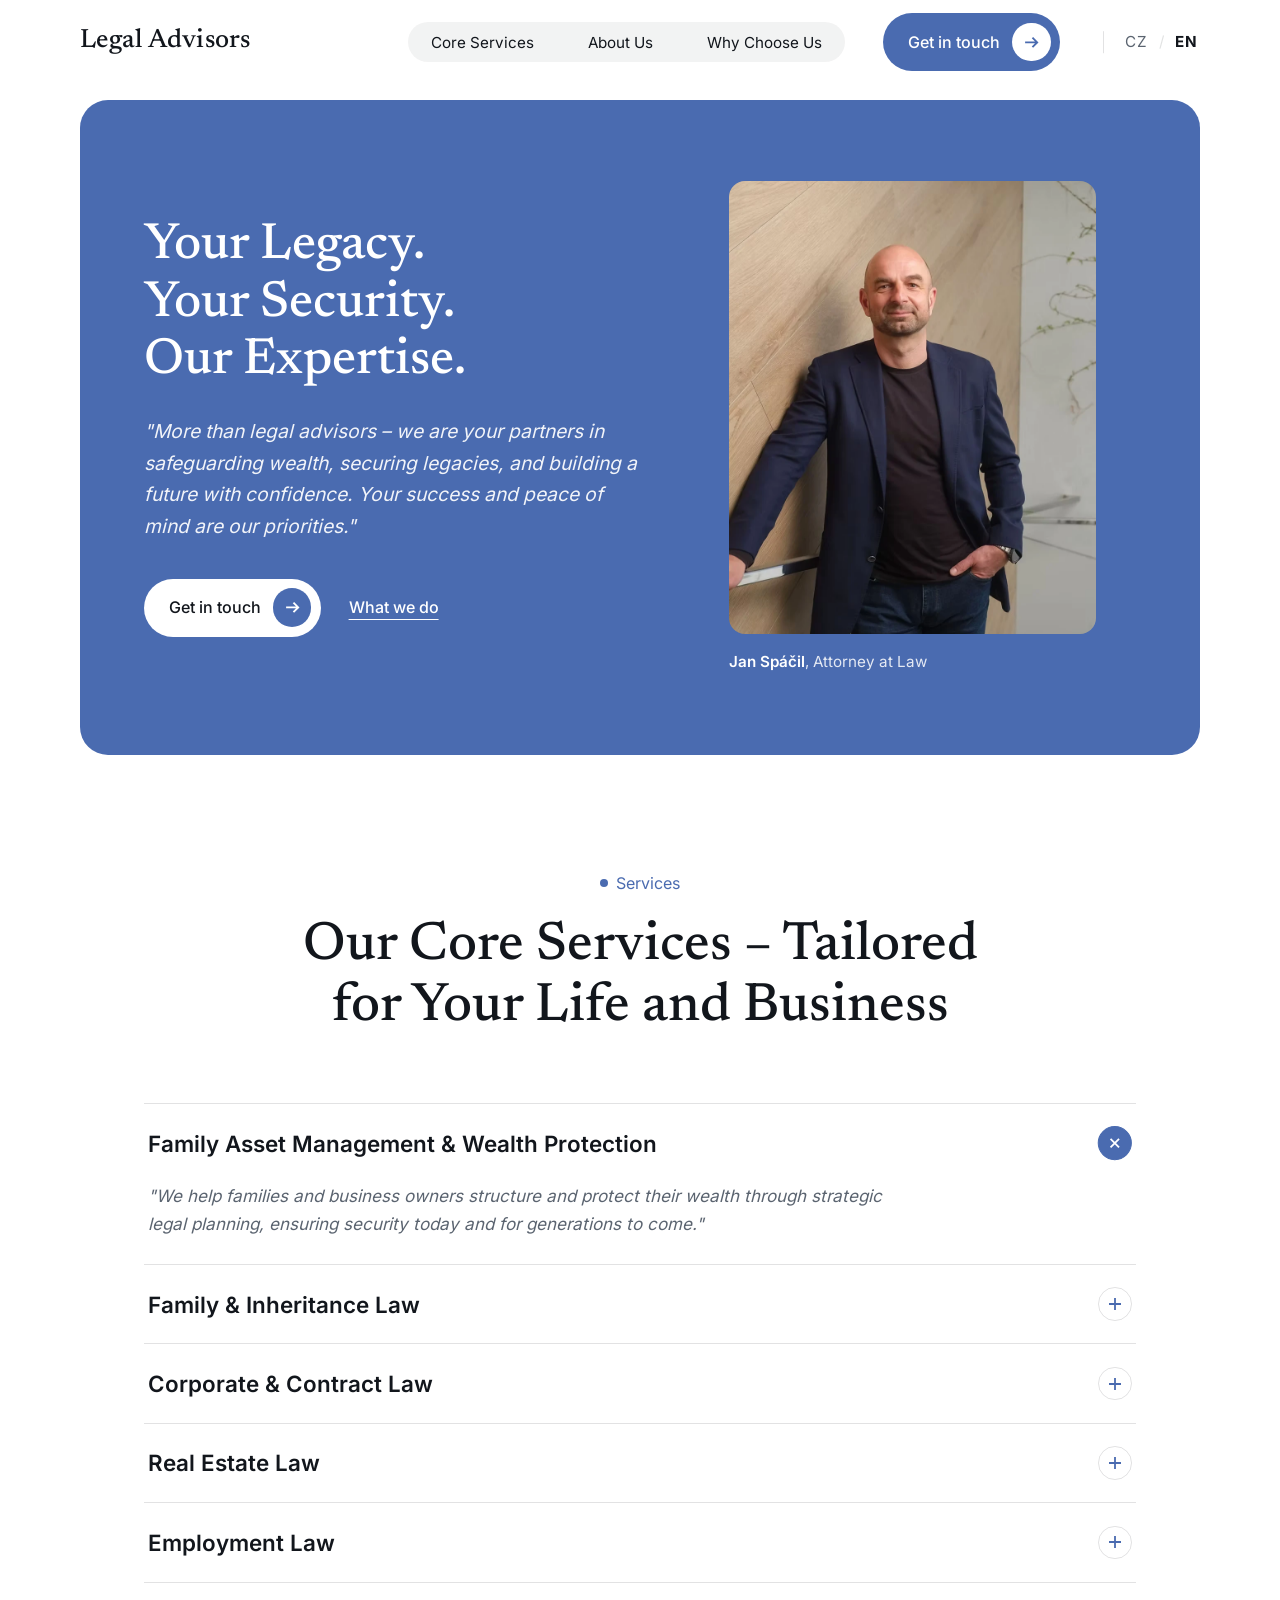
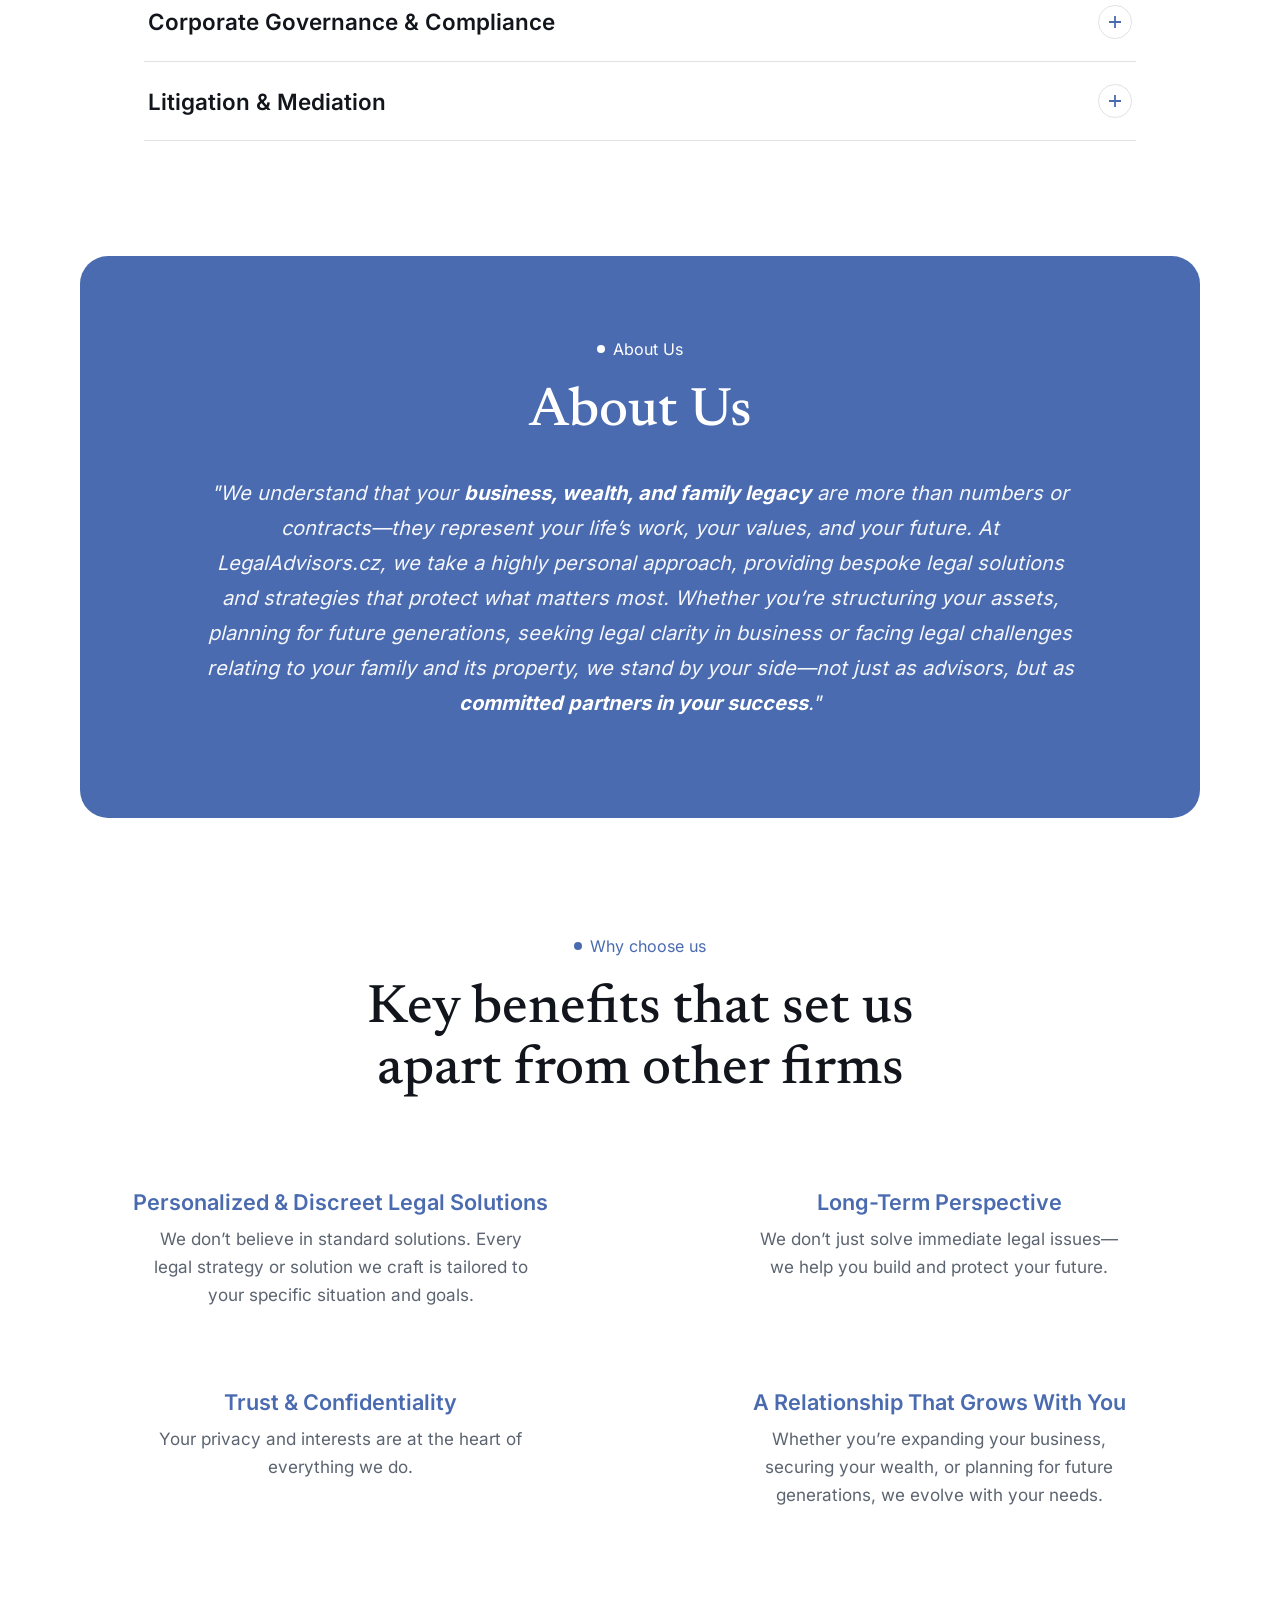
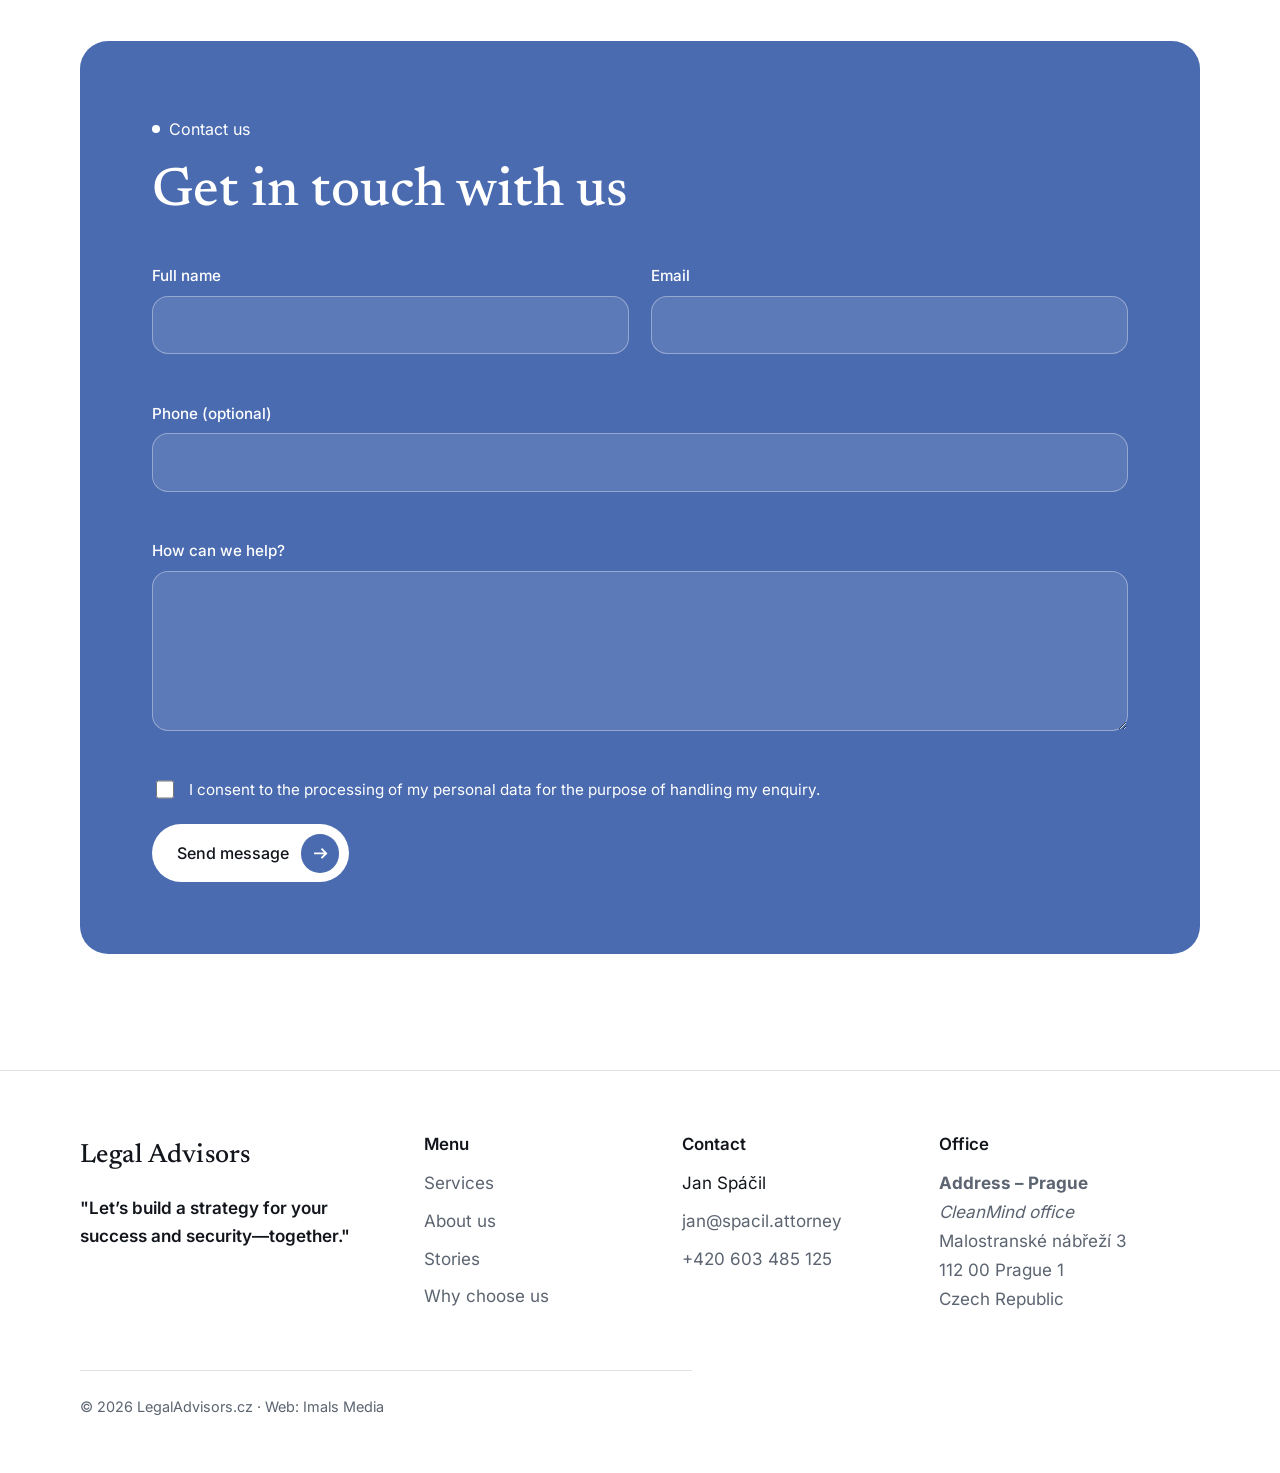
==== commit 9bb6618c: "Update index.html" ====
--- a/index.html
+++ b/index.html
@@ -49,7 +49,6 @@
         <ul>
           <li><a href="#services">Core Services</a></li>
           <li><a href="#about">About Us</a></li>
-          <li><a href="#stories">Real Stories</a></li>
           <li><a href="#why-us">Why Choose Us</a></li>
         </ul>
       </nav>
@@ -174,33 +173,6 @@
       </div>
     </section>
 
-    <section class="section container" id="stories">
-      <div class="section-head reveal">
-        <p class="section-label">Real Stories</p>
-        <h2 class="section-title">Real Stories, Real Trust</h2>
-      </div>
-      <div class="stories-grid">
-        <figure class="story-card reveal">
-          <blockquote>
-            <p>"We needed a law firm that would truly understand our family’s complex asset structure. Jan Spáčil and his team at LegalAdvisors.cz not only provided legal solutions but also became trusted partners in our family’s financial journey."</p>
-          </blockquote>
-          <figcaption></figcaption>
-        </figure>
-        <figure class="story-card reveal">
-          <blockquote>
-            <p>"LegalAdvisors.cz guided us through a difficult inheritance process with professionalism and genuine care. They made a stressful situation manageable and secured our family’s future."</p>
-          </blockquote>
-          <figcaption>Lucie S.</figcaption>
-        </figure>
-        <figure class="story-card reveal">
-          <blockquote>
-            <p>"It was crucial for us to establish the legal framework of our foundation in a way that would let us focus fully on maximizing our charitable impact, without getting bogged down by legal concerns, potential risks, and disputes stemming from insufficient governance. Thanks to Jan Spáčil, we realized it doesn’t have to be rocket science, and we can now devote ourselves to our philanthropic mission with peace of mind."</p>
-          </blockquote>
-          <figcaption>Martin Č.</figcaption>
-        </figure>
-      </div>
-    </section>
-
     <section class="section container" id="why-us">
       <div class="section-head reveal">
         <p class="section-label">Why choose us</p>
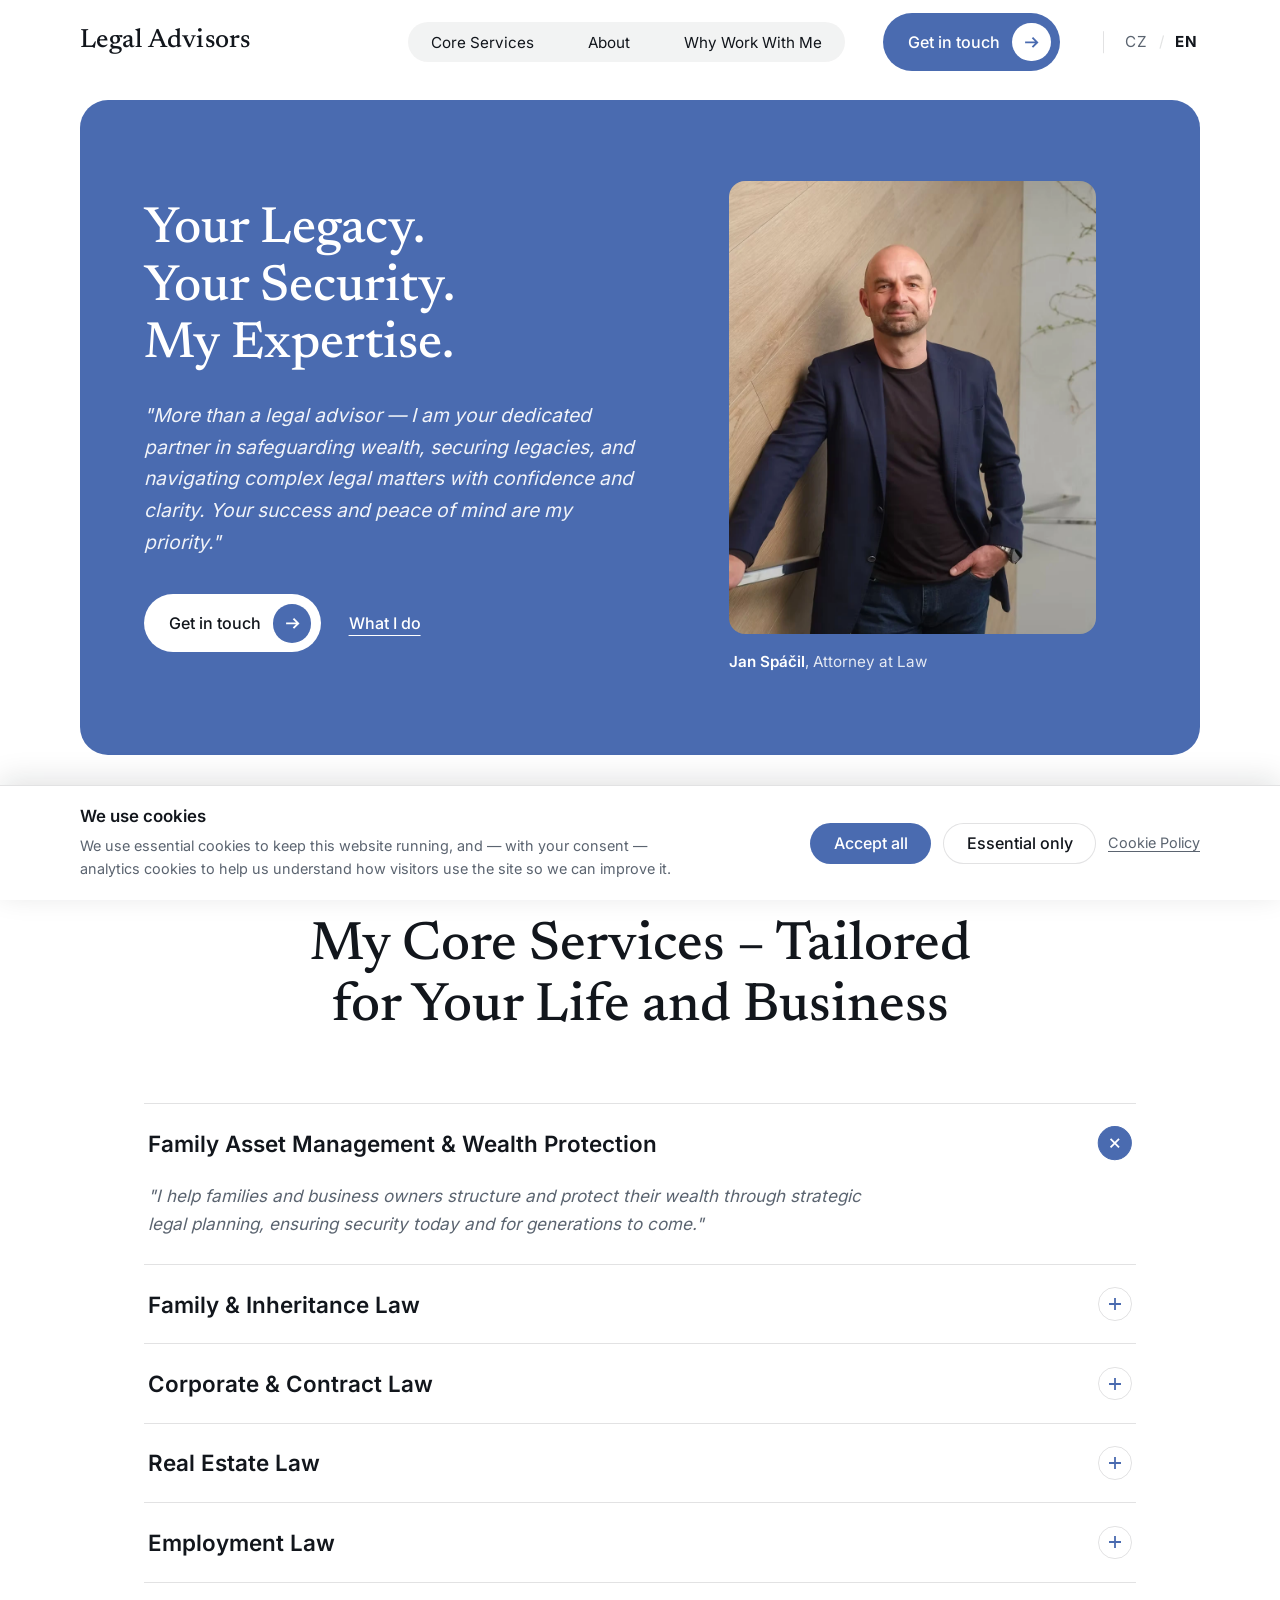
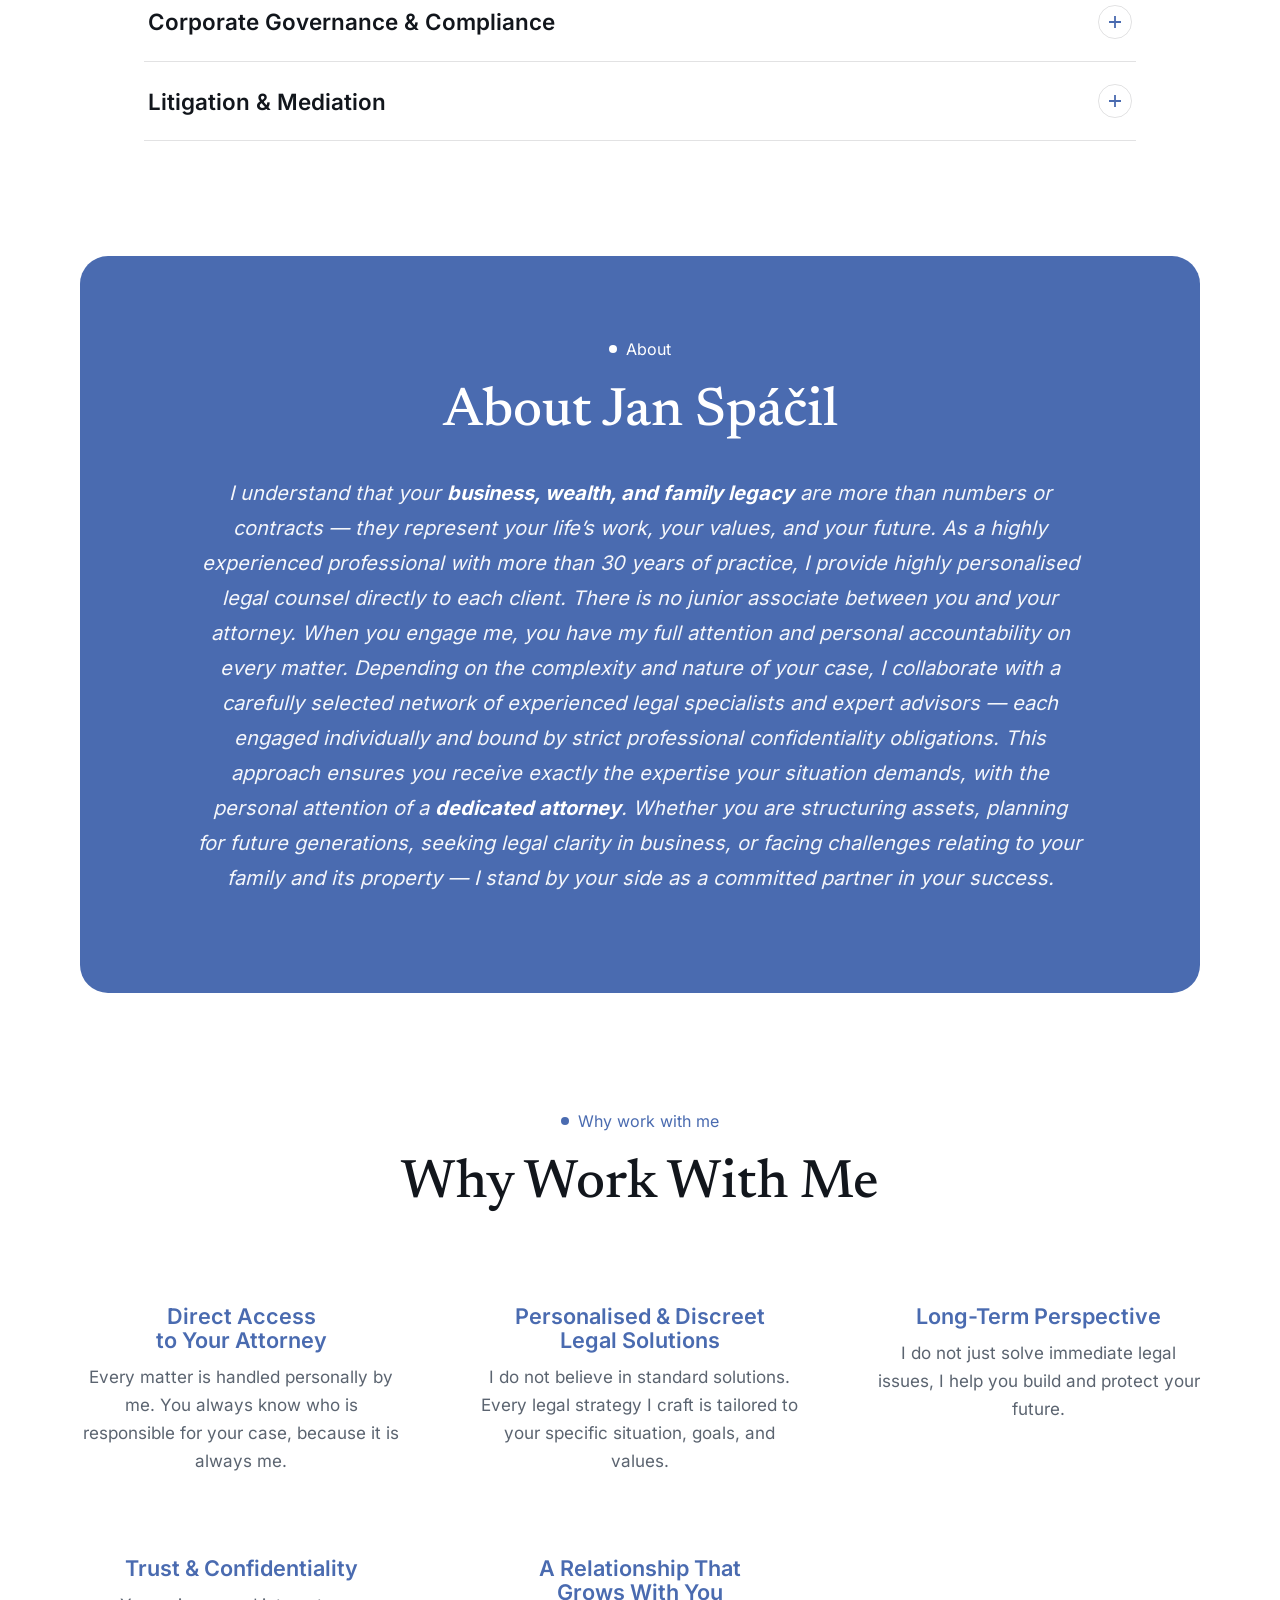
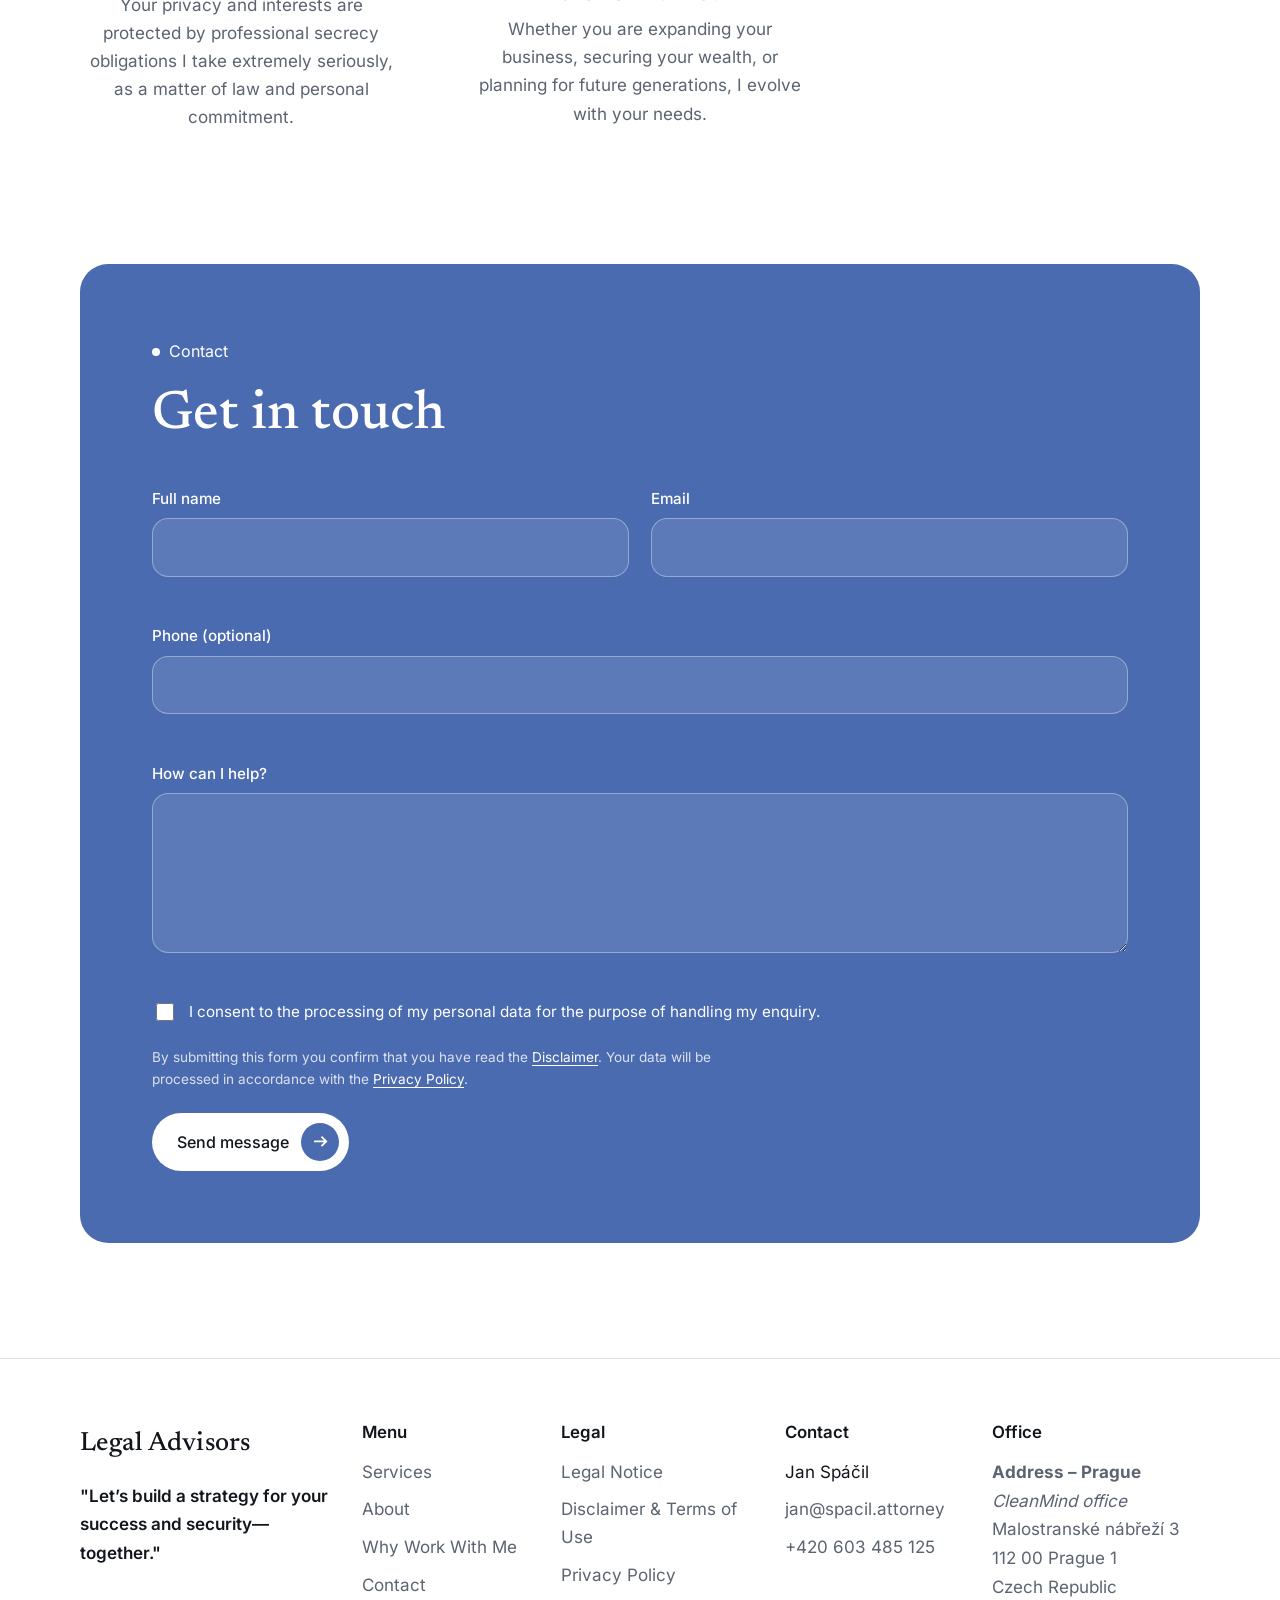
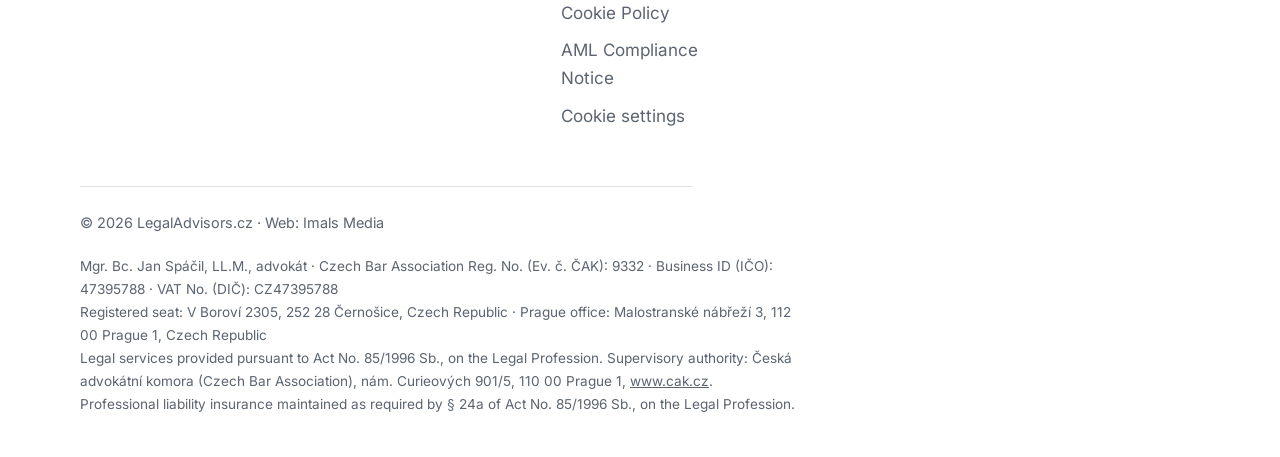
==== commit 3335dc0f: "Add legal pages, cookie consent and updated styles Co-Authored-By: Claude Opus 5.5 (1M context) <nor" ====
--- a/index.html
+++ b/index.html
@@ -12,7 +12,7 @@
   <meta property="og:type" content="website">
   <meta property="og:url" content="https://legaladvisors.cz/">
   <meta property="og:title" content="LegalAdvisors.cz">
-  <meta property="og:description" content="Your Legacy. Your Security. Our Expertise.">
+  <meta property="og:description" content="Your Legacy. Your Security. My Expertise.">
   <meta property="og:image" content="https://legaladvisors.cz/assets/img/og.png">
   <meta name="twitter:card" content="summary_large_image">
   <link rel="icon" href="/assets/img/favicon.svg" type="image/svg+xml">
@@ -22,12 +22,19 @@
   <script type="application/ld+json">
   {
     "@context": "https://schema.org",
-    "@type": "LegalService",
+    "@type": "Attorney",
     "name": "LegalAdvisors.cz",
     "url": "https://legaladvisors.cz/",
     "email": "jan@spacil.attorney",
     "telephone": "+420603485125",
+    "identifier": "47395788",
+    "vatID": "CZ47395788",
     "founder": { "@type": "Person", "name": "Jan Spáčil" },
+    "memberOf": {
+      "@type": "Organization",
+      "name": "Česká advokátní komora",
+      "url": "https://www.cak.cz"
+    },
     "address": {
       "@type": "PostalAddress",
       "streetAddress": "Malostranské nábřeží 3",
@@ -48,8 +55,8 @@
       <nav class="site-nav" id="site-nav" aria-label="Main navigation">
         <ul>
           <li><a href="#services">Core Services</a></li>
-          <li><a href="#about">About Us</a></li>
-          <li><a href="#why-us">Why Choose Us</a></li>
+          <li><a href="#about">About</a></li>
+          <li><a href="#why-us">Why Work With Me</a></li>
         </ul>
       </nav>
       <a class="btn btn-primary header-cta" href="#contact">
@@ -74,8 +81,8 @@
     <section class="hero container">
       <div class="hero-card on-blue">
         <div>
-          <h1 class="hero-title">Your Legacy.<br>Your Security.<br>Our Expertise.</h1>
-          <p class="hero-quote">"More than legal advisors – we are your partners in safeguarding wealth, securing legacies, and building a future with confidence. Your success and peace of mind are our priorities."</p>
+          <h1 class="hero-title">Your Legacy.<br>Your Security.<br>My Expertise.</h1>
+          <p class="hero-quote">"More than a legal advisor — I am your dedicated partner in safeguarding wealth, securing legacies, and navigating complex legal matters with confidence and clarity. Your success and peace of mind are my priority."</p>
           <div class="hero-actions">
             <a class="btn btn-light" href="#contact">
               <span class="btn-label">Get in touch</span>
@@ -83,7 +90,7 @@
                 <svg viewBox="0 0 16 16" fill="none" stroke="currentColor" stroke-width="1.8"><path d="M2 8h11M9 3.5 13.5 8 9 12.5"/></svg>
               </span>
             </a>
-            <a class="btn btn-ghost" href="#services">What we do</a>
+            <a class="btn btn-ghost" href="#services">What I do</a>
           </div>
         </div>
         <figure class="hero-media">
@@ -96,7 +103,7 @@
     <section class="section container" id="services">
       <div class="section-head reveal">
         <p class="section-label">Services</p>
-        <h2 class="section-title">Our Core Services – Tailored for Your Life and Business</h2>
+        <h2 class="section-title">My Core Services – Tailored for Your Life and Business</h2>
       </div>
       <div class="services-list reveal">
         <div class="service is-open">
@@ -105,7 +112,7 @@
             <span class="service-icon" aria-hidden="true"><svg viewBox="0 0 16 16" fill="none" stroke="currentColor" stroke-width="1.8"><path d="M8 2v12M2 8h12"/></svg></span>
           </button></h3>
           <div class="service-panel" id="service-1"><div>
-            <p>"We help families and business owners structure and protect their wealth through strategic legal planning, ensuring security today and for generations to come."</p>
+            <p>"I help families and business owners structure and protect their wealth through strategic legal planning, ensuring security today and for generations to come."</p>
           </div></div>
         </div>
         <div class="service">
@@ -123,7 +130,7 @@
             <span class="service-icon" aria-hidden="true"><svg viewBox="0 0 16 16" fill="none" stroke="currentColor" stroke-width="1.8"><path d="M8 2v12M2 8h12"/></svg></span>
           </button></h3>
           <div class="service-panel" id="service-3"><div>
-            <p>"Your business deserves a legal framework that fosters growth and security. We ensure every agreement and structure is built for long-term success."</p>
+            <p>"Your business deserves a legal framework that fosters growth and security. I ensure every agreement and structure is built for long-term success."</p>
           </div></div>
         </div>
         <div class="service">
@@ -132,7 +139,7 @@
             <span class="service-icon" aria-hidden="true"><svg viewBox="0 0 16 16" fill="none" stroke="currentColor" stroke-width="1.8"><path d="M8 2v12M2 8h12"/></svg></span>
           </button></h3>
           <div class="service-panel" id="service-4"><div>
-            <p>"Whether investing, selling, or managing property, our legal expertise helps you navigate real estate transactions with confidence."</p>
+            <p>"Whether investing, selling, or managing property, my legal expertise helps you navigate real estate transactions with confidence."</p>
           </div></div>
         </div>
         <div class="service">
@@ -150,7 +157,7 @@
             <span class="service-icon" aria-hidden="true"><svg viewBox="0 0 16 16" fill="none" stroke="currentColor" stroke-width="1.8"><path d="M8 2v12M2 8h12"/></svg></span>
           </button></h3>
           <div class="service-panel" id="service-6"><div>
-            <p>"A solid governance structure is the foundation of a successful company. We help you implement best practices to mitigate risks and ensure ethical operations."</p>
+            <p>"A solid governance structure is the foundation of a successful company. I help you implement best practices to mitigate risks and ensure ethical operations."</p>
           </div></div>
         </div>
         <div class="service">
@@ -159,7 +166,7 @@
             <span class="service-icon" aria-hidden="true"><svg viewBox="0 0 16 16" fill="none" stroke="currentColor" stroke-width="1.8"><path d="M8 2v12M2 8h12"/></svg></span>
           </button></h3>
           <div class="service-panel" id="service-7"><div>
-            <p>"When disputes arise, we stand by you—whether through skilled litigation or mediation—ensuring a resolution that protects your interests and relationships."</p>
+            <p>"When disputes arise, I stand by you—whether through skilled litigation or mediation—ensuring a resolution that protects your interests and relationships."</p>
           </div></div>
         </div>
       </div>
@@ -167,41 +174,45 @@
 
     <section class="section container" id="about">
       <div class="about-card on-blue reveal">
-        <p class="section-label">About Us</p>
-        <h2 class="section-title">About Us</h2>
-        <p class="about-text">"We understand that your <strong>business, wealth, and family legacy</strong> are more than numbers or contracts—they represent your life’s work, your values, and your future. At LegalAdvisors.cz, we take a highly personal approach, providing bespoke legal solutions and strategies that protect what matters most. Whether you’re structuring your assets, planning for future generations, seeking legal clarity in business or facing legal challenges relating to your family and its property, we stand by your side—not just as advisors, but as <strong>committed partners in your success</strong>."</p>
+        <p class="section-label">About</p>
+        <h2 class="section-title">About Jan Spáčil</h2>
+        <p class="about-text">I understand that your <strong>business, wealth, and family legacy</strong> are more than numbers or contracts — they represent your life’s work, your values, and your future. As a highly experienced professional with more than 30 years of practice, I provide highly personalised legal counsel directly to each client. There is no junior associate between you and your attorney. When you engage me, you have my full attention and personal accountability on every matter. Depending on the complexity and nature of your case, I collaborate with a carefully selected network of experienced legal specialists and expert advisors — each engaged individually and bound by strict professional confidentiality obligations. This approach ensures you receive exactly the expertise your situation demands, with the personal attention of a <strong>dedicated attorney</strong>. Whether you are structuring assets, planning for future generations, seeking legal clarity in business, or facing challenges relating to your family and its property — I stand by your side as a committed partner in your success.</p>
       </div>
     </section>
 
     <section class="section container" id="why-us">
       <div class="section-head reveal">
-        <p class="section-label">Why choose us</p>
-        <h2 class="section-title">Key benefits that set us apart from other firms</h2>
+        <p class="section-label">Why work with me</p>
+        <h2 class="section-title">Why Work With Me</h2>
       </div>
       <div class="benefits-grid">
         <div class="benefit reveal">
-          <h3>Personalized &amp; Discreet Legal Solutions</h3>
-          <p>We don’t believe in standard solutions. Every legal strategy or solution we craft is tailored to your specific situation and goals.</p>
+          <h3>Direct Access to Your Attorney</h3>
+          <p>Every matter is handled personally by me. You always know who is responsible for your case, because it is always me.</p>
+        </div>
+        <div class="benefit reveal">
+          <h3>Personalised &amp; Discreet Legal Solutions</h3>
+          <p>I do not believe in standard solutions. Every legal strategy I craft is tailored to your specific situation, goals, and values.</p>
         </div>
         <div class="benefit reveal">
           <h3>Long-Term Perspective</h3>
-          <p>We don’t just solve immediate legal issues—we help you build and protect your future.</p>
+          <p>I do not just solve immediate legal issues, I help you build and protect your future.</p>
         </div>
         <div class="benefit reveal">
           <h3>Trust &amp; Confidentiality</h3>
-          <p>Your privacy and interests are at the heart of everything we do.</p>
+          <p>Your privacy and interests are protected by professional secrecy obligations I take extremely seriously, as a matter of law and personal commitment.</p>
         </div>
         <div class="benefit reveal">
           <h3>A Relationship That Grows With You</h3>
-          <p>Whether you’re expanding your business, securing your wealth, or planning for future generations, we evolve with your needs.</p>
+          <p>Whether you are expanding your business, securing your wealth, or planning for future generations, I evolve with your needs.</p>
         </div>
       </div>
     </section>
 
     <section class="section container" id="contact">
       <div class="contact-card on-blue reveal">
-        <p class="section-label">Contact us</p>
-        <h2 class="section-title">Get in touch with us</h2>
+        <p class="section-label">Contact</p>
+        <h2 class="section-title">Get in touch</h2>
         <form class="contact-form" id="contact-form" novalidate>
           <p class="hp-field" aria-hidden="true">
             <label for="company">Do not fill</label>
@@ -223,7 +234,7 @@
             <p class="field-error" id="err-phone"></p>
           </div>
           <div class="form-field span-2">
-            <label for="f-message">How can we help?</label>
+            <label for="f-message">How can I help?</label>
             <textarea id="f-message" name="message" required aria-describedby="err-message"></textarea>
             <p class="field-error" id="err-message"></p>
           </div>
@@ -231,6 +242,7 @@
             <input type="checkbox" name="consent" required>
             <span>I consent to the processing of my personal data for the purpose of handling my enquiry.</span>
           </label>
+          <p class="form-note">By submitting this form you confirm that you have read the <a href="/disclaimer/">Disclaimer</a>. Your data will be processed in accordance with the <a href="/privacy-policy/">Privacy Policy</a>.</p>
           <div class="form-footer">
             <button class="btn btn-light" type="submit">
               <span class="btn-label">Send message</span>
@@ -257,9 +269,20 @@
           <h2>Menu</h2>
           <ul>
             <li><a href="#services">Services</a></li>
-            <li><a href="#about">About us</a></li>
-            <li><a href="#stories">Stories</a></li>
-            <li><a href="#why-us">Why choose us</a></li>
+            <li><a href="#about">About</a></li>
+            <li><a href="#why-us">Why Work With Me</a></li>
+            <li><a href="#contact">Contact</a></li>
+          </ul>
+        </div>
+        <div class="footer-col">
+          <h2>Legal</h2>
+          <ul>
+            <li><a href="/legal-notice/">Legal Notice</a></li>
+            <li><a href="/disclaimer/">Disclaimer &amp; Terms of Use</a></li>
+            <li><a href="/privacy-policy/">Privacy Policy</a></li>
+            <li><a href="/cookie-policy/">Cookie Policy</a></li>
+            <li><a href="/aml-notice/">AML Compliance Notice</a></li>
+            <li><button type="button" class="link-btn" data-cookie-settings>Cookie settings</button></li>
           </ul>
         </div>
         <div class="footer-col">
@@ -282,6 +305,12 @@
         </div>
       </div>
       <p class="footer-bottom">© <span data-year>2025</span> LegalAdvisors.cz · Web: Imals Media</p>
+      <p class="footer-legal">
+        Mgr. Bc. Jan Spáčil, LL.M., advokát · Czech Bar Association Reg. No. (Ev. č. ČAK): 9332 · Business ID (IČO): 47395788 · VAT No. (DIČ): CZ47395788<br>
+        Registered seat: V Boroví 2305, 252 28 Černošice, Czech Republic · Prague office: Malostranské nábřeží 3, 112 00 Prague 1, Czech Republic<br>
+        Legal services provided pursuant to Act No. 85/1996 Sb., on the Legal Profession. Supervisory authority: Česká advokátní komora (Czech Bar Association), nám. Curieových 901/5, 110 00 Prague 1, <a href="https://www.cak.cz" rel="noopener">www.cak.cz</a>.<br>
+        Professional liability insurance maintained as required by § 24a of Act No. 85/1996 Sb., on the Legal Profession.
+      </p>
     </div>
   </footer>
 
--- a/assets/css/style.css
+++ b/assets/css/style.css
@@ -537,7 +537,8 @@
 /* ---------- Why us ---------- */
 .benefits-grid {
   display: grid;
-  grid-template-columns: 1fr 1fr;
+  grid-template-columns: repeat(auto-fit, minmax(16rem, 1fr));
+  justify-items: center;
   gap: clamp(2rem, 5vw, 4rem) clamp(2rem, 6vw, 6rem);
   margin-top: 3.5rem;
   text-align: center;
@@ -675,8 +676,8 @@
 }
 .footer-grid {
   display: grid;
-  grid-template-columns: 1.4fr 1fr 1fr 1.2fr;
-  gap: 2.5rem;
+  grid-template-columns: 1.5fr 1fr 1.15fr 1.05fr 1.25fr;
+  gap: 2.5rem 2rem;
 }
 .footer-brand .logo {
   display: inline-block;
@@ -720,6 +721,11 @@
   border-top: 1px solid var(--line);
   font-size: 0.9rem;
   color: var(--muted);
+}
+@media (max-width: 1100px) {
+  .footer-grid {
+    grid-template-columns: repeat(3, 1fr);
+  }
 }
 @media (max-width: 900px) {
   .footer-grid {
@@ -810,13 +816,6 @@
   font-size: clamp(2.25rem, 4vw, 3.5rem);
   max-width: 18ch;
 }
-html[lang="cs"] .hero-title {
-  font-size: clamp(1.9rem, 3.2vw, 2.9rem);
-  max-width: 22ch;
-  text-indent: -0.42em;
-}
-html[lang="cs"] .hero-quote { text-indent: -0.4em; }
-
 /* Hlavicka: vzdusnejsi rozestupy */
 .header-inner { gap: clamp(1rem, 3vw, 2.75rem); }
 .site-nav ul { gap: clamp(0.9rem, 2vw, 2rem); }
@@ -826,3 +825,180 @@
 .btn { white-space: nowrap; flex: none; }
 .btn .btn-label { white-space: nowrap; }
 .hero-actions .btn { flex: none; }
+
+/* ---------- Legal pages ---------- */
+.legal-page {
+  padding-top: clamp(3rem, 7vw, 5rem);
+  padding-bottom: 1rem;
+}
+.legal-page h1 {
+  font-size: clamp(2rem, 4vw, 3rem);
+  max-width: var(--measure);
+  margin-bottom: 1rem;
+}
+.legal-page h2 {
+  font-family: var(--font-body);
+  font-size: 1.25rem;
+  font-weight: 600;
+  line-height: 1.35;
+  margin: 2.5rem 0 0.75rem;
+  max-width: var(--measure);
+}
+.legal-page p {
+  color: var(--ink);
+  max-width: var(--measure);
+}
+/* Dlouhe URL a e-maily nesmi rozbit layout na uzkych displejich */
+.legal-page p,
+.legal-page li,
+.legal-page a,
+.footer-legal {
+  overflow-wrap: break-word;
+}
+.legal-page ul {
+  margin: 0 0 1em;
+  padding-left: 1.35rem;
+  max-width: var(--measure);
+  display: grid;
+  gap: 0.45rem;
+}
+.legal-page li {
+  color: var(--ink);
+}
+.legal-page a {
+  color: var(--blue);
+  text-underline-offset: 0.2em;
+}
+.legal-page code {
+  font-size: 0.95em;
+  background: var(--blue-tint);
+  border-radius: 4px;
+  padding: 0.1em 0.35em;
+}
+.legal-page .updated {
+  font-size: 0.9rem;
+  color: var(--muted);
+  margin-bottom: 2rem;
+}
+
+/* ---------- Footer legal block ---------- */
+.footer-legal {
+  margin: 1.25rem 0 0;
+  font-size: 0.85rem;
+  color: var(--muted);
+  line-height: 1.7;
+  max-width: 80ch;
+}
+.footer-legal a {
+  color: inherit;
+}
+.link-btn {
+  background: none;
+  border: 0;
+  padding: 0;
+  font: inherit;
+  color: var(--muted);
+  text-align: left;
+  cursor: pointer;
+}
+.link-btn:hover {
+  color: var(--blue);
+}
+
+/* ---------- Contact form note ---------- */
+.form-note {
+  grid-column: 1 / -1;
+  margin: 0;
+  font-size: 0.85rem;
+  line-height: 1.6;
+  color: rgba(255, 255, 255, 0.8);
+  max-width: var(--measure);
+}
+.form-note a {
+  color: #fff;
+  text-decoration: underline;
+  text-underline-offset: 0.2em;
+}
+
+/* ---------- Cookie banner ---------- */
+.cookie-banner {
+  position: fixed;
+  left: 0;
+  right: 0;
+  bottom: 0;
+  z-index: 80;
+  background: #fff;
+  border-top: 1px solid var(--line);
+  box-shadow: 0 -6px 28px rgba(18, 22, 28, 0.12);
+  padding: 1.25rem 0;
+}
+.cookie-banner[hidden] {
+  display: none;
+}
+.cookie-inner {
+  display: flex;
+  align-items: center;
+  gap: 1.5rem;
+  flex-wrap: wrap;
+}
+.cookie-copy {
+  flex: 1 1 24rem;
+  min-width: 0;
+}
+.cookie-title {
+  font-family: var(--font-body);
+  font-size: 1.05rem;
+  font-weight: 600;
+  margin: 0 0 0.35rem;
+  line-height: 1.3;
+}
+.cookie-text {
+  margin: 0;
+  font-size: 0.9rem;
+  line-height: 1.6;
+  color: var(--muted);
+  max-width: 70ch;
+}
+.cookie-actions {
+  display: flex;
+  align-items: center;
+  gap: 0.75rem;
+  flex-wrap: wrap;
+}
+.cookie-actions .btn {
+  padding: 0.6rem 1.4rem;
+}
+.btn-outline {
+  background: #fff;
+  color: var(--ink);
+  border-color: var(--line);
+}
+.btn-outline:hover {
+  background: #eef1f7;
+}
+.cookie-link {
+  font-size: 0.9rem;
+  color: var(--muted);
+  text-underline-offset: 0.2em;
+  white-space: nowrap;
+}
+.cookie-link:hover {
+  color: var(--blue);
+}
+@media (max-width: 720px) {
+  .cookie-inner {
+    gap: 1rem;
+  }
+  .cookie-actions {
+    width: 100%;
+    flex-direction: column;
+    align-items: stretch;
+  }
+  .cookie-actions .btn {
+    width: 100%;
+    justify-content: center;
+  }
+  .cookie-link {
+    text-align: center;
+  }
+}
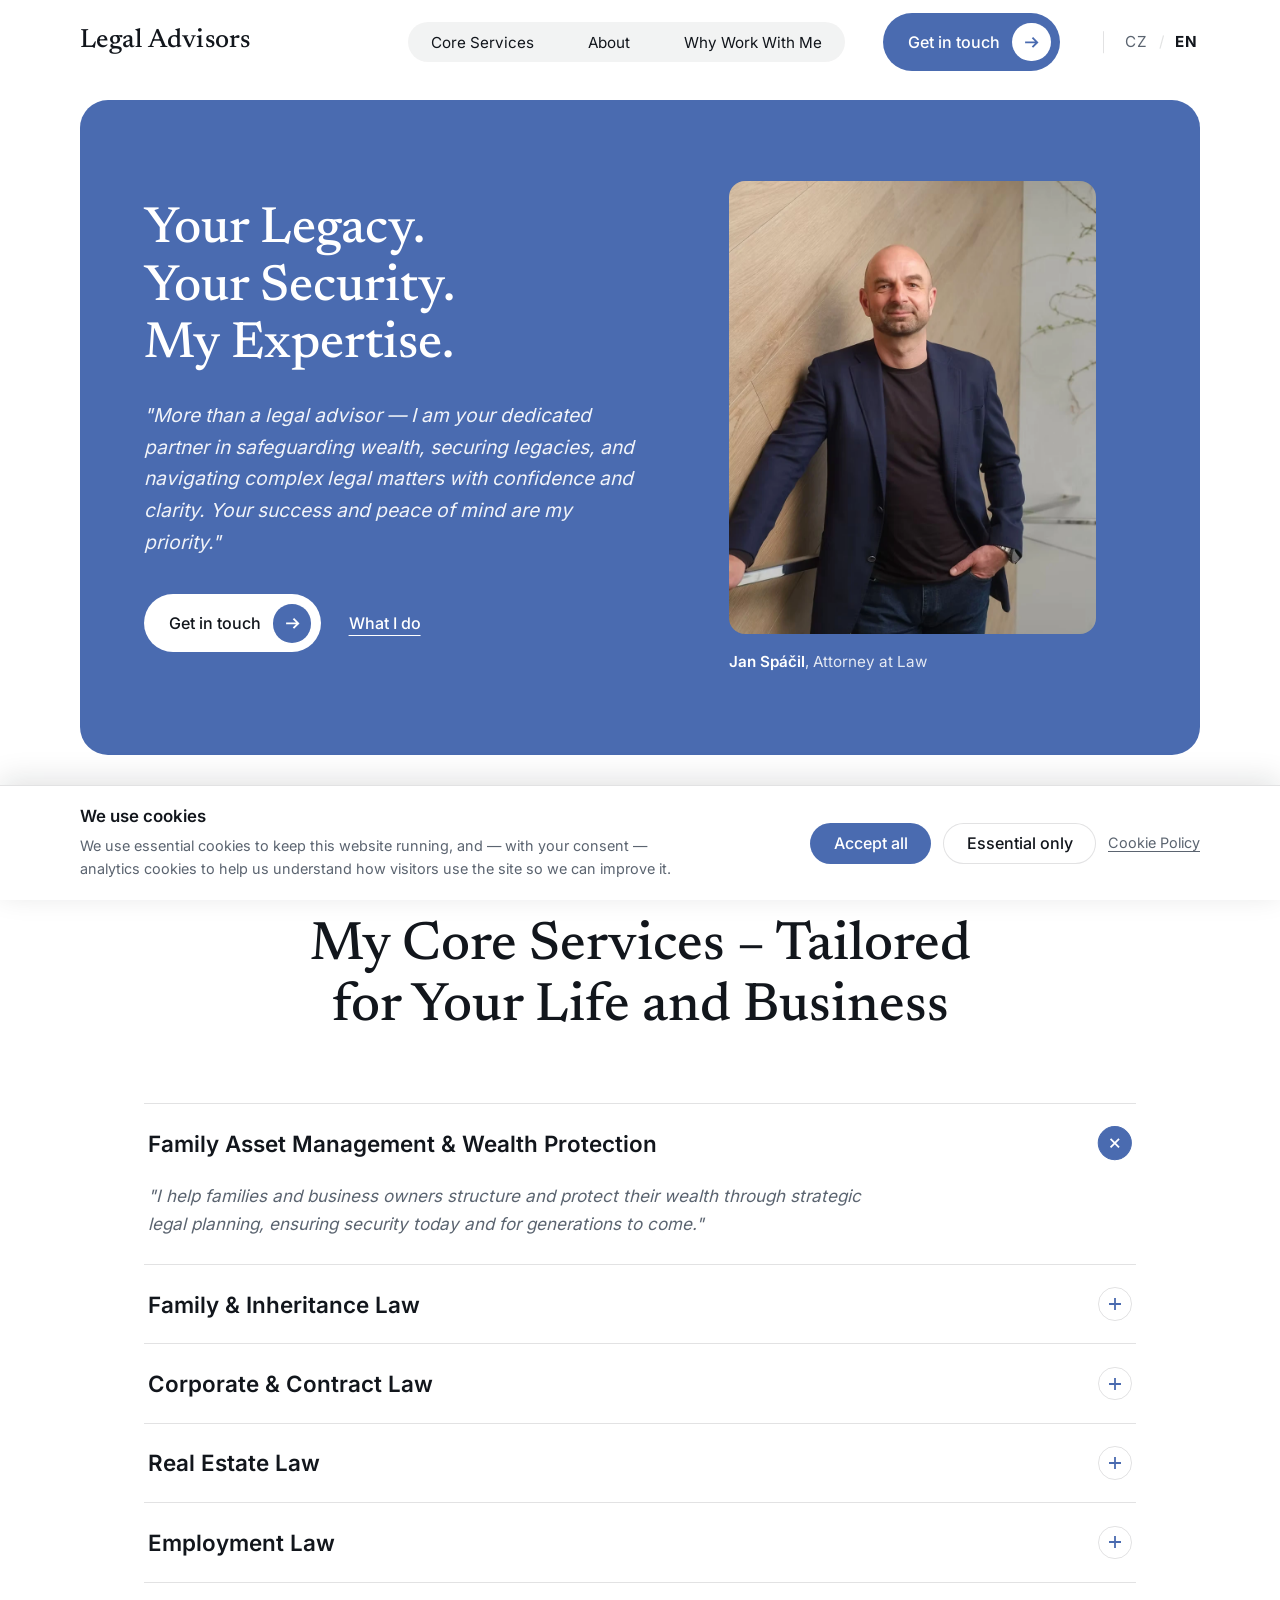
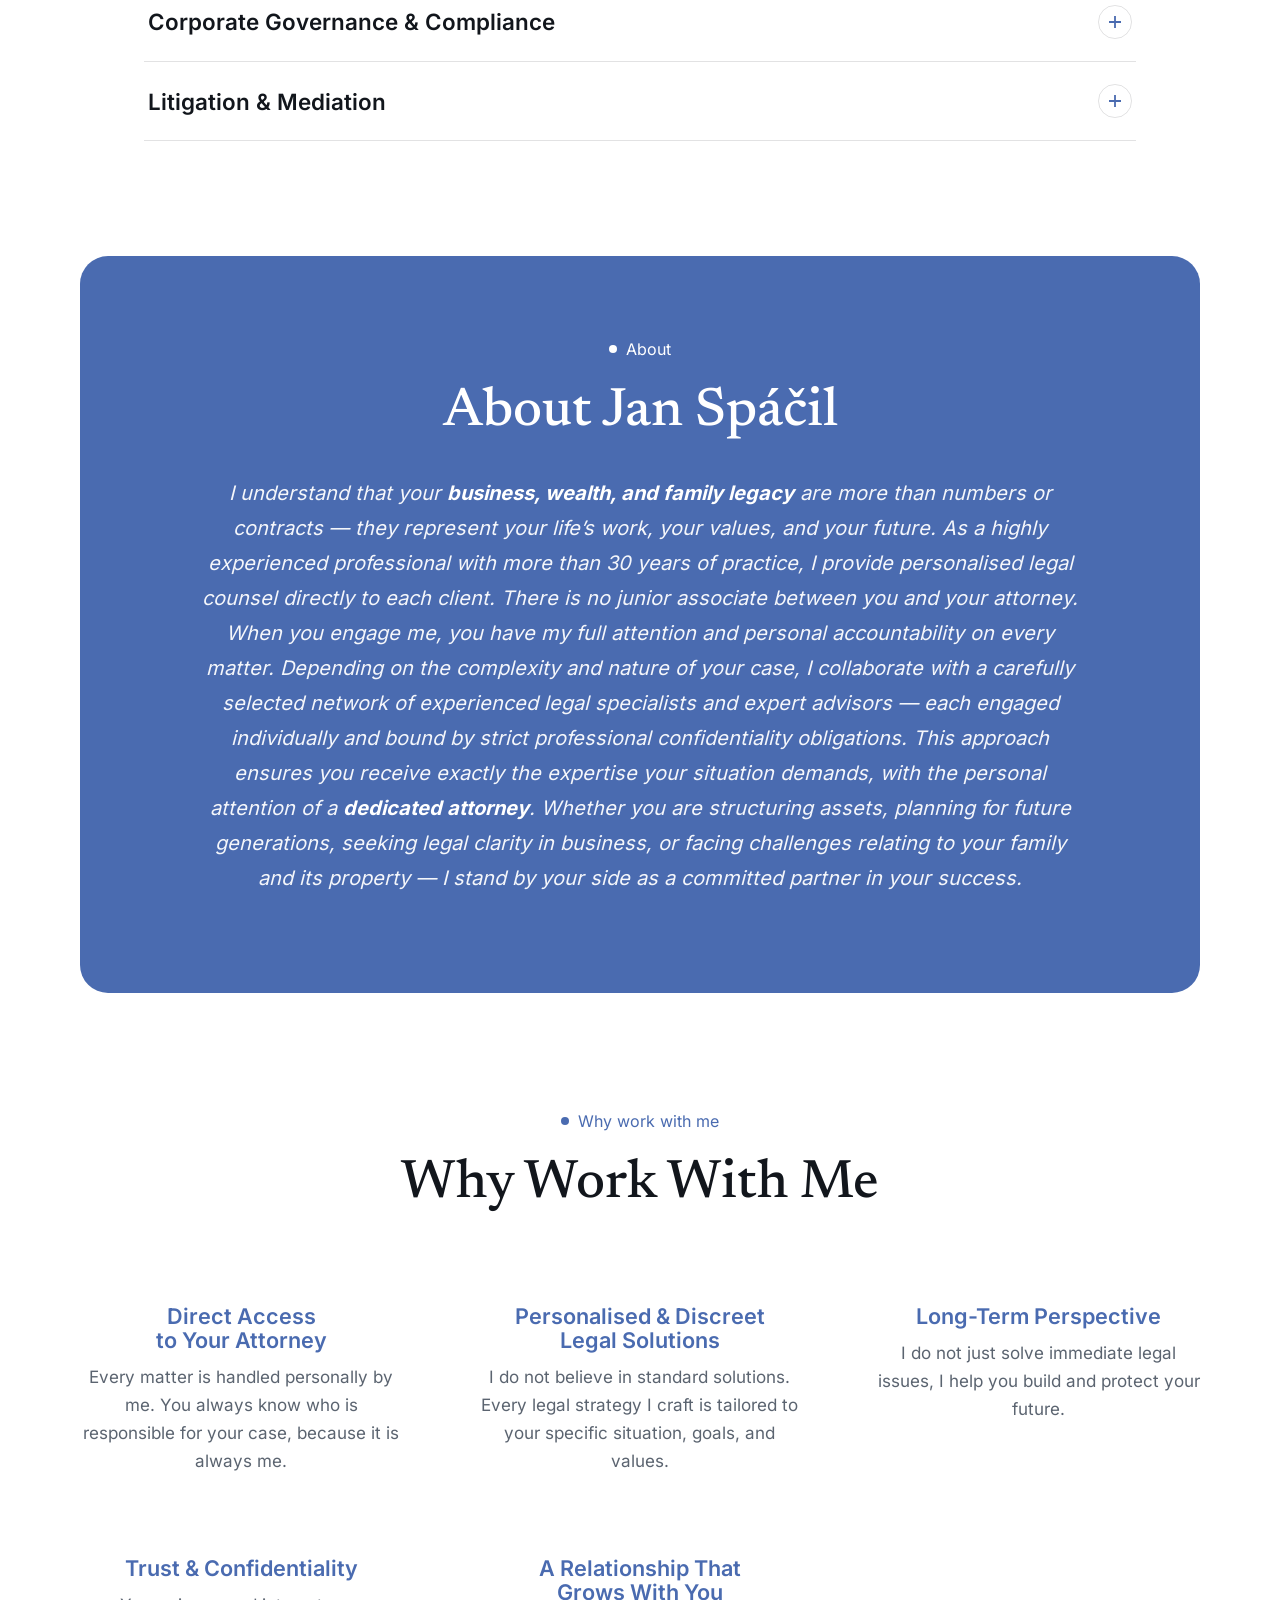
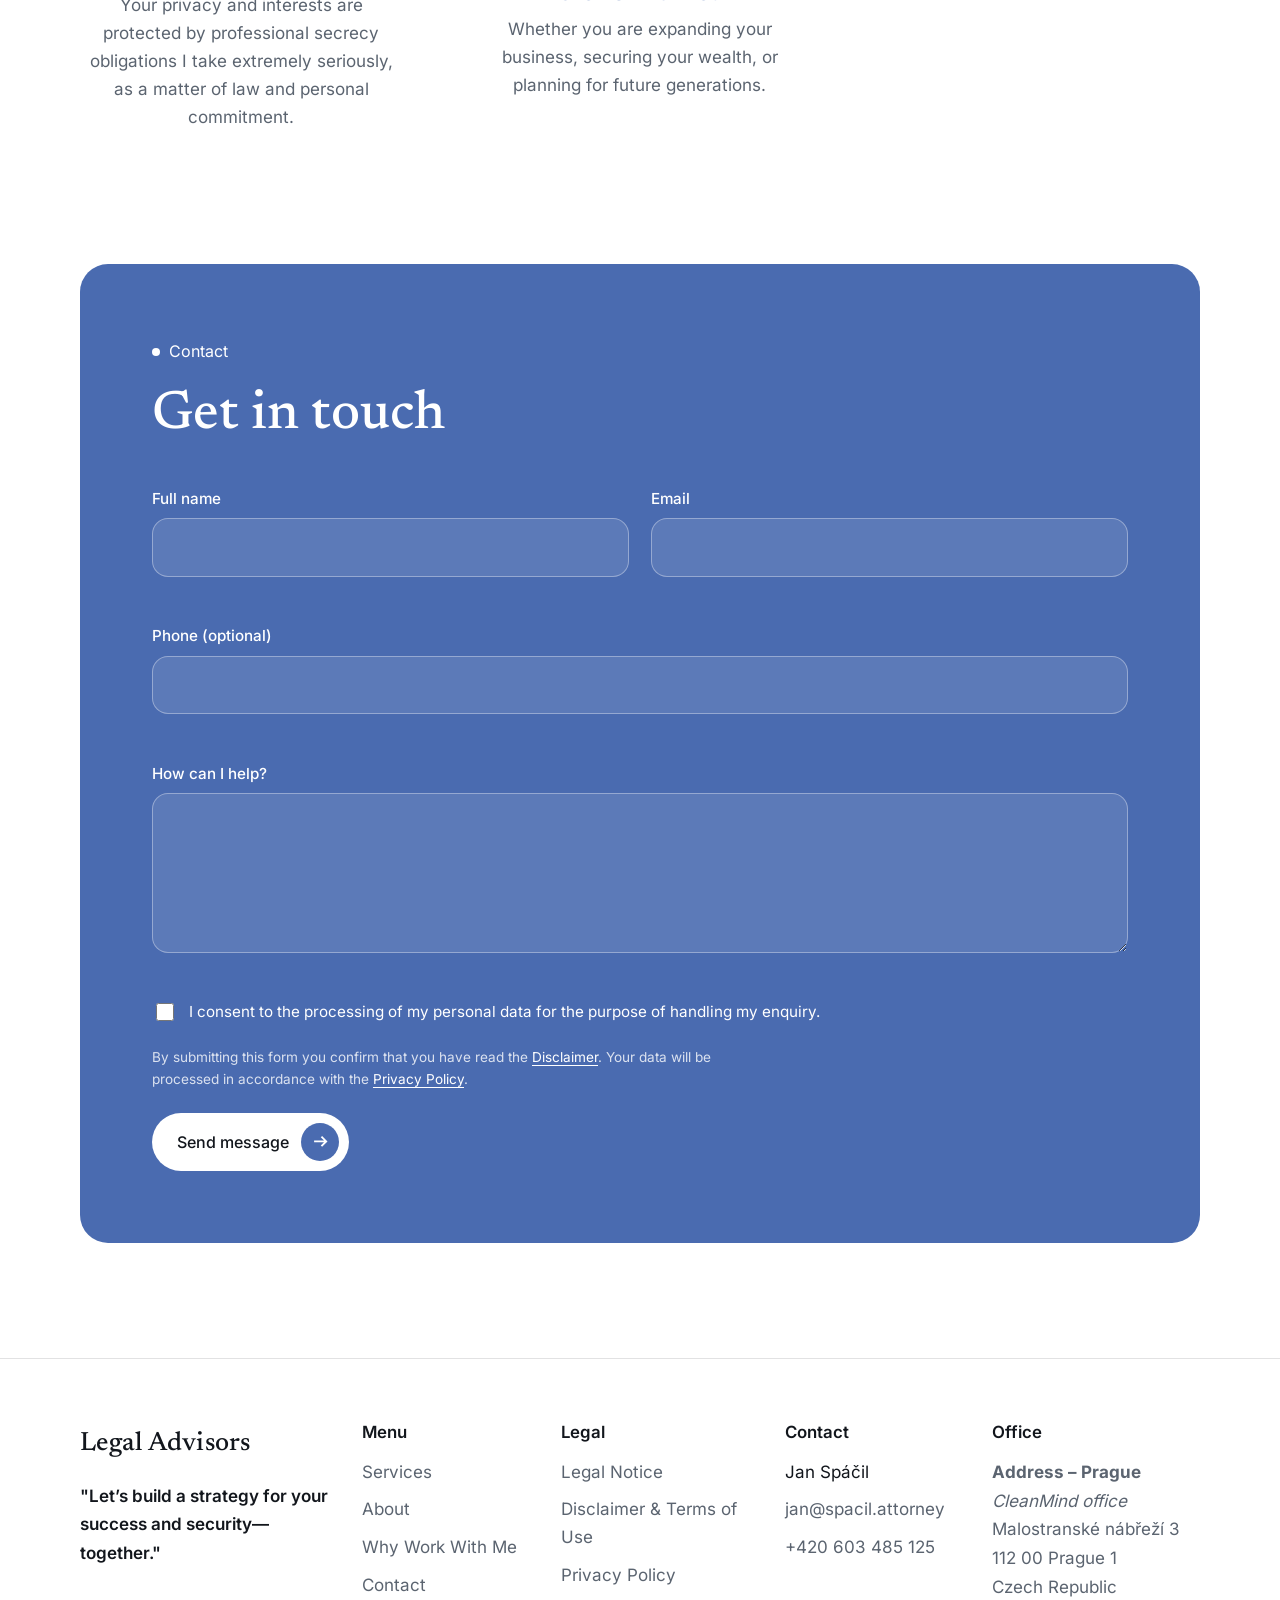
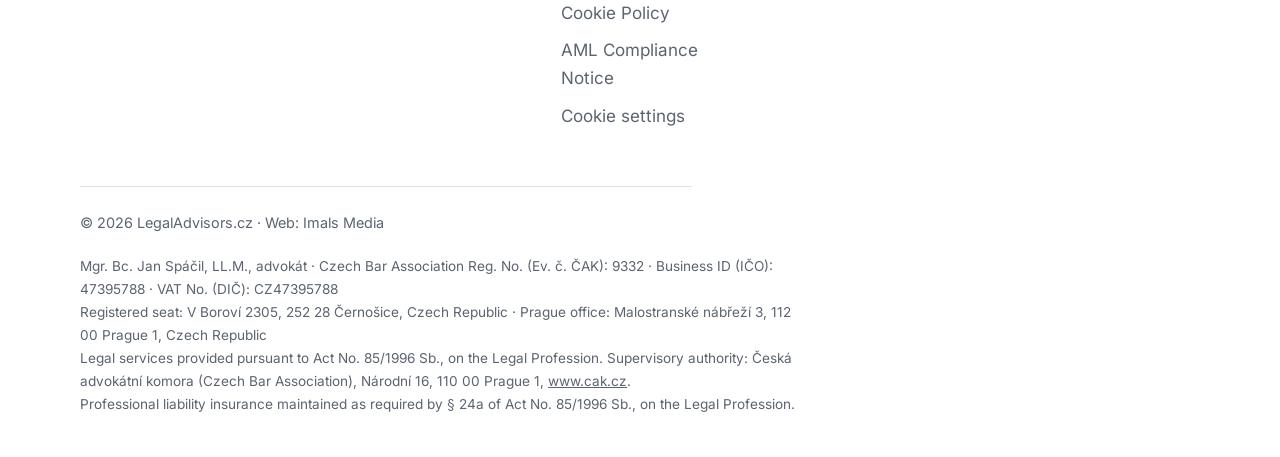
==== commit 36e5e987: "Update Czech Bar Association address and homepage copy Co-Authored-By: Claude Opus 5.5 (1M context) " ====
--- a/index.html
+++ b/index.html
@@ -176,7 +176,7 @@
       <div class="about-card on-blue reveal">
         <p class="section-label">About</p>
         <h2 class="section-title">About Jan Spáčil</h2>
-        <p class="about-text">I understand that your <strong>business, wealth, and family legacy</strong> are more than numbers or contracts — they represent your life’s work, your values, and your future. As a highly experienced professional with more than 30 years of practice, I provide highly personalised legal counsel directly to each client. There is no junior associate between you and your attorney. When you engage me, you have my full attention and personal accountability on every matter. Depending on the complexity and nature of your case, I collaborate with a carefully selected network of experienced legal specialists and expert advisors — each engaged individually and bound by strict professional confidentiality obligations. This approach ensures you receive exactly the expertise your situation demands, with the personal attention of a <strong>dedicated attorney</strong>. Whether you are structuring assets, planning for future generations, seeking legal clarity in business, or facing challenges relating to your family and its property — I stand by your side as a committed partner in your success.</p>
+        <p class="about-text">I understand that your <strong>business, wealth, and family legacy</strong> are more than numbers or contracts — they represent your life’s work, your values, and your future. As a highly experienced professional with more than 30 years of practice, I provide personalised legal counsel directly to each client. There is no junior associate between you and your attorney. When you engage me, you have my full attention and personal accountability on every matter. Depending on the complexity and nature of your case, I collaborate with a carefully selected network of experienced legal specialists and expert advisors — each engaged individually and bound by strict professional confidentiality obligations. This approach ensures you receive exactly the expertise your situation demands, with the personal attention of a <strong>dedicated attorney</strong>. Whether you are structuring assets, planning for future generations, seeking legal clarity in business, or facing challenges relating to your family and its property — I stand by your side as a committed partner in your success.</p>
       </div>
     </section>
 
@@ -204,7 +204,7 @@
         </div>
         <div class="benefit reveal">
           <h3>A Relationship That Grows With You</h3>
-          <p>Whether you are expanding your business, securing your wealth, or planning for future generations, I evolve with your needs.</p>
+          <p>Whether you are expanding your business, securing your wealth, or planning for future generations.</p>
         </div>
       </div>
     </section>
@@ -308,7 +308,7 @@
       <p class="footer-legal">
         Mgr. Bc. Jan Spáčil, LL.M., advokát · Czech Bar Association Reg. No. (Ev. č. ČAK): 9332 · Business ID (IČO): 47395788 · VAT No. (DIČ): CZ47395788<br>
         Registered seat: V Boroví 2305, 252 28 Černošice, Czech Republic · Prague office: Malostranské nábřeží 3, 112 00 Prague 1, Czech Republic<br>
-        Legal services provided pursuant to Act No. 85/1996 Sb., on the Legal Profession. Supervisory authority: Česká advokátní komora (Czech Bar Association), nám. Curieových 901/5, 110 00 Prague 1, <a href="https://www.cak.cz" rel="noopener">www.cak.cz</a>.<br>
+        Legal services provided pursuant to Act No. 85/1996 Sb., on the Legal Profession. Supervisory authority: Česká advokátní komora (Czech Bar Association), Národní 16, 110 00 Prague 1, <a href="https://www.cak.cz" rel="noopener">www.cak.cz</a>.<br>
         Professional liability insurance maintained as required by § 24a of Act No. 85/1996 Sb., on the Legal Profession.
       </p>
     </div>
